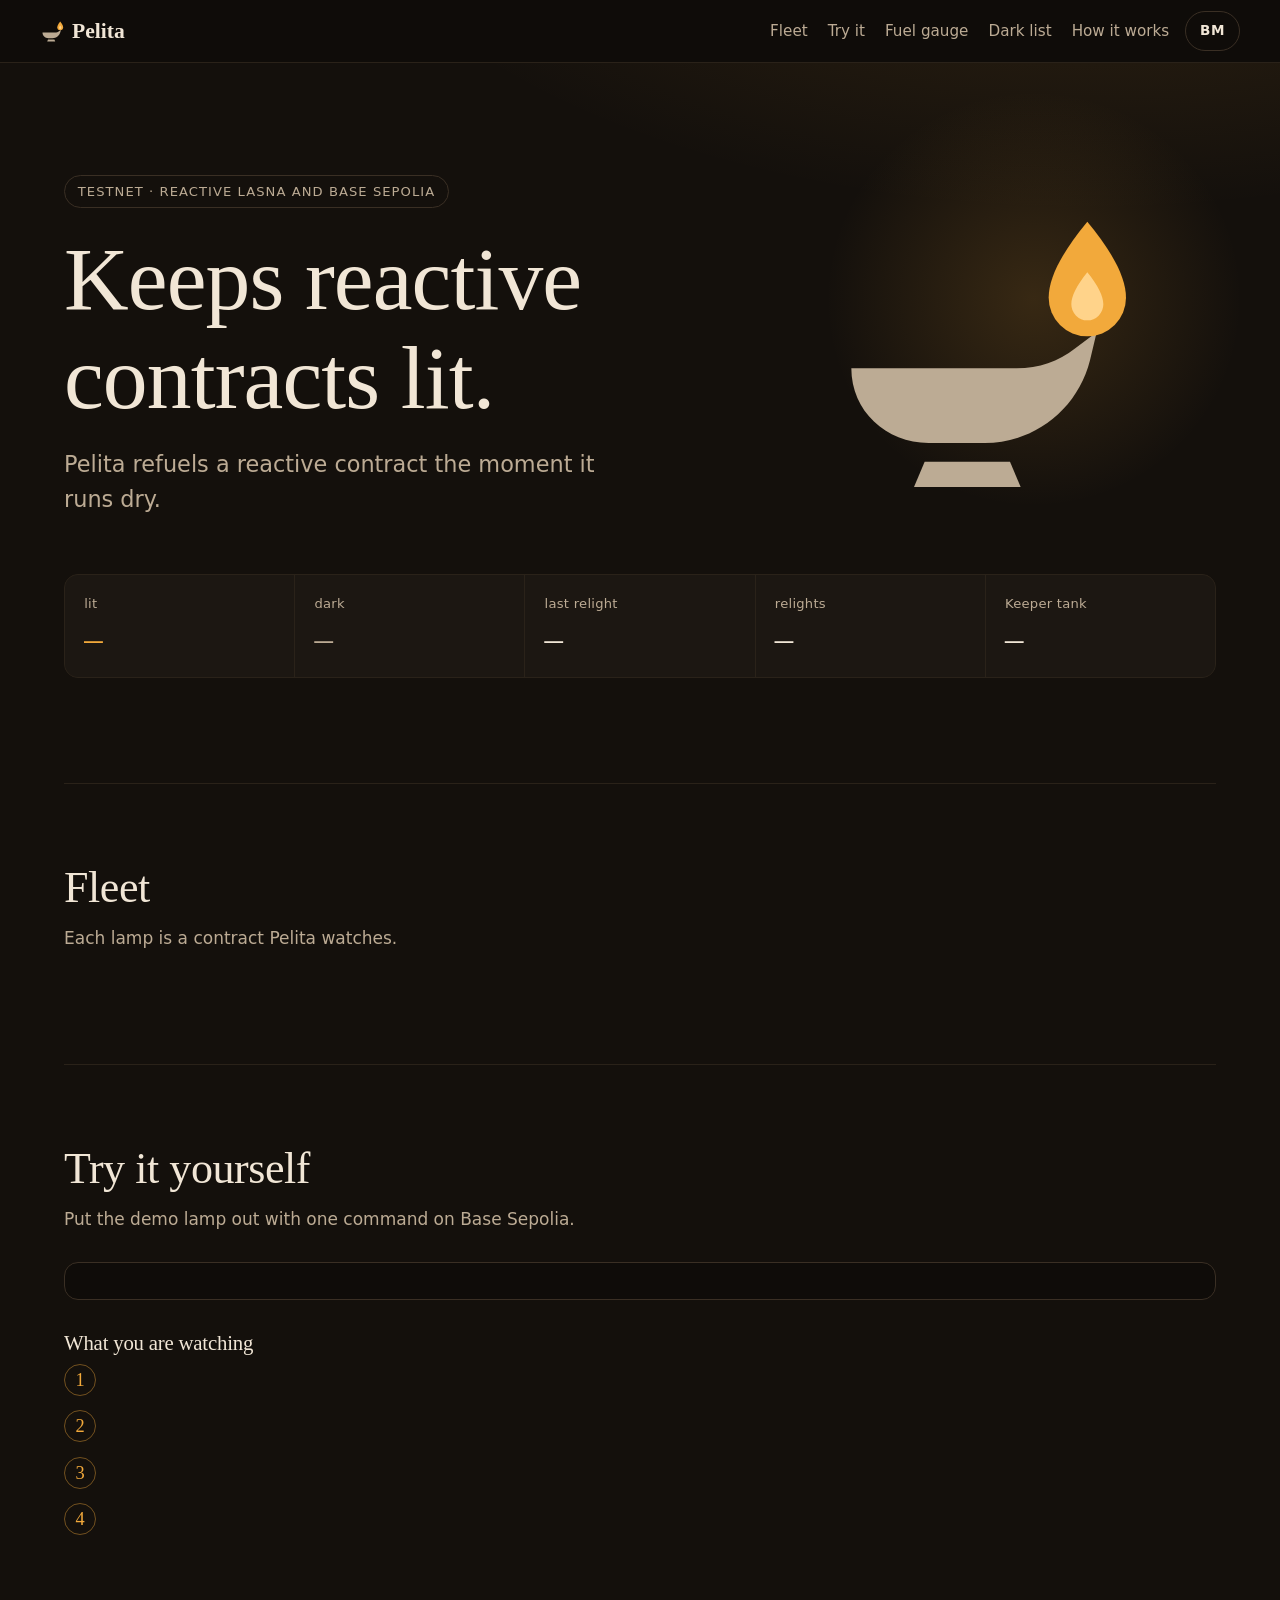
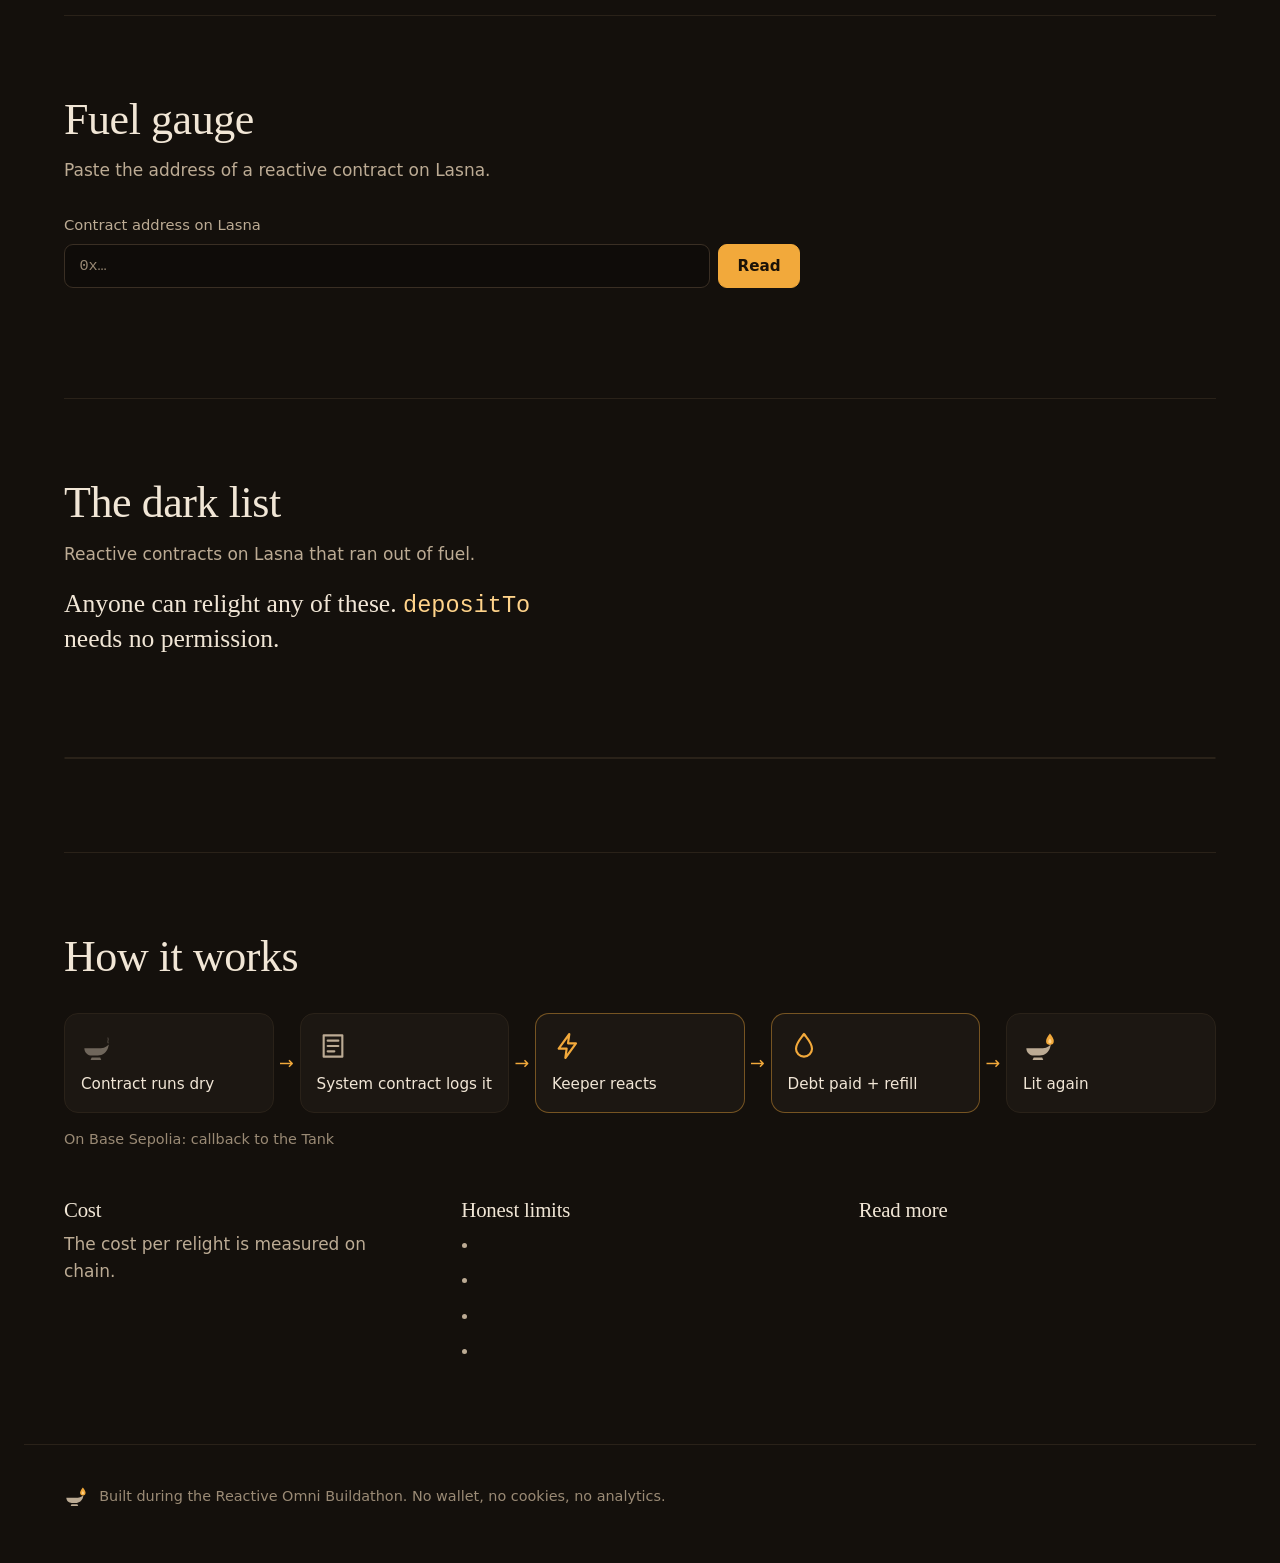
==== web/index.html @ 5f40d43e "Add site v0: six sections on sample data, EN/BM text files, fuel gauge, browser smoke test (ADR 0006" ====
<!doctype html>
<html lang="en">
<head>
<meta charset="utf-8">
<meta name="viewport" content="width=device-width, initial-scale=1">
<title data-i18n="meta.title">Pelita · Keeps reactive contracts lit.</title>
<meta name="description" data-i18n-attr="content:meta.description" content="Pelita refuels a reactive contract the moment it runs dry.">
<meta name="robots" content="index, follow">
<meta name="theme-color" content="#14100c">
<meta name="color-scheme" content="dark">
<meta property="og:title" content="Pelita · Keeps reactive contracts lit.">
<meta property="og:description" content="Pelita refuels a reactive contract the moment it runs dry.">
<link rel="icon" href="brand/logo-64.png" type="image/png">
<link rel="preload" href="fonts/newsreader.woff2" as="font" type="font/woff2" crossorigin>
<link rel="stylesheet" href="css/site.css">
<script type="module" src="js/app.js"></script>
</head>
<body>
<a class="skip" href="#main" data-i18n="skip">Skip to content</a>
<header class="top">
  <a class="brand" href="#main"><span data-lamp="lit"></span><span>Pelita</span></a>
  <nav class="nav" aria-label="Sections">
    <a href="#fleet" data-i18n="nav.fleet">Fleet</a>
    <a href="#try" data-i18n="nav.try">Try it</a>
    <a href="#gauge" data-i18n="nav.gauge">Fuel gauge</a>
    <a href="#dark" data-i18n="nav.dark">Dark list</a>
    <a href="#how" data-i18n="nav.how">How it works</a>
  </nav>
  <button class="lang" type="button" id="lang" data-i18n="lang.switch" data-i18n-attr="aria-label:lang.switchLabel" aria-label="Baca dalam Bahasa Melayu">BM</button>
</header>

<main id="main">
  <section class="hero" aria-labelledby="hero-title">
    <div class="hero-art" aria-hidden="true"><span data-lamp="lit" data-lamp-class="hero-lamp"></span></div>
    <div class="hero-text">
    <p class="tag" data-i18n="hero.tag">Testnet · Reactive Lasna and Base Sepolia</p>
    <h1 id="hero-title" data-i18n="hero.title">Keeps reactive contracts lit.</h1>
    <p class="lede" data-i18n="hero.lede">Pelita refuels a reactive contract the moment it runs dry.</p>
    </div>
    <dl class="stats" id="stats">
      <div class="stat stat-lit"><dt data-i18n="stat.lit">lit</dt><dd data-k="lit">–</dd></div>
      <div class="stat stat-dark"><dt data-i18n="stat.dark">dark</dt><dd data-k="dark">–</dd></div>
      <div class="stat"><dt data-i18n="stat.last">last relight</dt><dd data-k="last">–</dd></div>
      <div class="stat"><dt data-i18n="stat.relights">relights</dt><dd data-k="relights">–</dd></div>
      <div class="stat"><dt data-i18n="stat.tank">Keeper tank</dt><dd data-k="tank">–</dd></div>
    </dl>
    <p class="fresh" id="fresh" role="status" aria-live="polite"></p>
  </section>

  <section class="band" id="fleet" aria-labelledby="fleet-title">
    <h2 id="fleet-title" data-i18n="fleet.title">Fleet</h2>
    <p class="intro" data-i18n="fleet.lede">Each lamp is a contract Pelita watches.</p>
    <div class="cards" id="cards"></div>
  </section>

  <section class="band" id="try" aria-labelledby="try-title">
    <h2 id="try-title" data-i18n="try.title">Try it yourself</h2>
    <p class="intro" data-i18n="try.lede">Put the demo lamp out with one command on Base Sepolia.</p>
    <div class="cmd" id="cmd">
      <pre><code id="cmd-text"></code></pre>
      <button type="button" class="btn ghost" id="copy" data-i18n="try.copy" hidden>Copy</button>
    </div>
    <p class="note" id="cooldown"></p>
    <h3 data-i18n="try.watch">What you are watching</h3>
    <ol class="steps">
      <li data-i18n="try.s1"></li>
      <li data-i18n="try.s2"></li>
      <li data-i18n="try.s3"></li>
      <li data-i18n="try.s4"></li>
    </ol>
  </section>

  <section class="band" id="gauge" aria-labelledby="gauge-title">
    <h2 id="gauge-title" data-i18n="gauge.title">Fuel gauge</h2>
    <p class="intro" data-i18n="gauge.lede">Paste the address of a reactive contract on Lasna.</p>
    <form class="gauge-form" id="gauge-form" novalidate>
      <label for="gauge-addr" data-i18n="gauge.label">Contract address on Lasna</label>
      <div class="row">
        <input id="gauge-addr" name="address" inputmode="text" autocomplete="off" spellcheck="false" data-i18n-attr="placeholder:gauge.placeholder" placeholder="0x…" aria-describedby="gauge-msg">
        <button type="submit" class="btn" id="gauge-btn" data-i18n="gauge.read">Read</button>
      </div>
      <p class="msg" id="gauge-msg" role="status" aria-live="polite"></p>
    </form>
    <div class="gauge-out" id="gauge-out" hidden></div>
  </section>

  <section class="band" id="dark" aria-labelledby="dark-title">
    <h2 id="dark-title" data-i18n="dark.title">The dark list</h2>
    <p class="intro" data-i18n="dark.lede">Reactive contracts on Lasna that ran out of fuel.</p>
    <p class="always" data-i18n-html="dark.always">Anyone can relight any of these. <code>depositTo</code> needs no permission.</p>
    <dl class="agg" id="agg"></dl>
    <div class="lampgrid" id="lampgrid" aria-hidden="true"></div>
    <div class="table-wrap"><table class="darktable" id="darktable"></table></div>
    <button type="button" class="btn ghost" id="dark-more" hidden></button>
    <p class="note" id="dark-asof"></p>
  </section>

  <section class="band" id="how" aria-labelledby="how-title">
    <h2 id="how-title" data-i18n="how.title">How it works</h2>
    <figure class="diagram">
      <ol class="flow">
        <li><span data-lamp="dark"></span><span data-i18n="how.d1">Contract runs dry</span></li>
        <li><svg class="node-ico" viewBox="0 0 24 24" aria-hidden="true"><path d="M5 4h14v16H5zM8 8h8M8 12h8M8 16h5"/></svg><span data-i18n="how.d2">System contract logs it</span></li>
        <li class="accent"><svg class="node-ico" viewBox="0 0 24 24" aria-hidden="true"><path d="M13 3 5 14h6l-1 7 8-11h-6z"/></svg><span data-i18n="how.d3">Keeper reacts</span></li>
        <li class="accent"><svg class="node-ico" viewBox="0 0 24 24" aria-hidden="true"><path d="M12 3c3 4 6 7 6 11a6 6 0 0 1-12 0c0-4 3-7 6-11z"/></svg><span data-i18n="how.d4">Debt paid + refill</span></li>
        <li><span data-lamp="lit"></span><span data-i18n="how.d5">Lit again</span></li>
      </ol>
      <figcaption data-i18n="how.d6">On Base Sepolia: callback to the Tank</figcaption>
    </figure>
    <div class="cols">
      <div>
        <h3 data-i18n="how.cost">Cost</h3>
        <p data-i18n="how.costPending">The cost per relight is measured on chain.</p>
      </div>
      <div>
        <h3 data-i18n="how.limits">Honest limits</h3>
        <ul class="limits">
          <li data-i18n="how.l1"></li>
          <li data-i18n="how.l2"></li>
          <li data-i18n="how.l3"></li>
          <li data-i18n="how.l4"></li>
        </ul>
      </div>
      <div>
        <h3 data-i18n="how.links">Read more</h3>
        <ul class="links" id="links"></ul>
      </div>
    </div>
  </section>
</main>

<footer class="foot">
  <span data-lamp="lit"></span>
  <p><span data-i18n="foot.built">Built during the Reactive Omni Buildathon.</span> <span data-i18n="foot.privacy">No wallet, no cookies, no analytics.</span></p>
</footer>
</body>
</html>
---- web/css/site.css ----
/* Pelita site. Rupa dikunci (PRD §4.1): warm dark, ONE amber accent, lamp glyph per contract (amber = lit, grey = dark).
   All colours live in the tokens below; no backdrop-filter, no animated filter/blur (WebKit). */
@font-face { font-family: "Newsreader"; src: url("../fonts/newsreader.woff2") format("woff2"); font-weight: 200 800; font-display: swap; }
@font-face { font-family: "Public Sans"; src: url("../fonts/public-sans.woff2") format("woff2"); font-weight: 100 900; font-display: swap; }
@font-face { font-family: "Plex Mono"; src: url("../fonts/ibm-plex-mono-400.woff2") format("woff2"); font-weight: 400; font-display: swap; }

:root {
  --bg: #14100c;
  --bg-deep: #0f0c09;
  --surface: #1c1712;
  --raised: #251e17;
  --line: #3a2f24;
  --line-soft: #2a2219;
  --text: #f1e6d6;
  --muted: #bcab94;
  --faint: #9a8a75;
  --amber: #f2a93b;
  --amber-core: #ffd38a;
  --amber-ink: #1b1207;
  --amber-glow: rgba(242, 169, 59, 0.16);
  --amber-line: rgba(242, 169, 59, 0.42);
  --ash: #6f665b;
  --ash-soft: #4a433b;
  --focus: #ffd38a;
  --radius: 14px;
  --radius-s: 9px;
  --gutter: clamp(1rem, 4vw, 2.5rem);
  --measure: 68ch;
  --serif: "Newsreader", "Iowan Old Style", Georgia, serif;
  --sans: "Public Sans", system-ui, -apple-system, "Segoe UI", sans-serif;
  --mono: "Plex Mono", ui-monospace, "SF Mono", Menlo, monospace;
  --flicker-seconds: 3.2s;
}

*, *::before, *::after { box-sizing: border-box; }
html { -webkit-text-size-adjust: 100%; scroll-behavior: smooth; scroll-padding-top: 5rem; }
body {
  margin: 0; background: var(--bg); color: var(--text); font-family: var(--sans); font-size: 1.0625rem; line-height: 1.6;
  -webkit-font-smoothing: antialiased; overflow-wrap: anywhere;
  background-image: radial-gradient(70rem 36rem at 85% -12rem, var(--amber-glow), transparent 70%);
  background-repeat: no-repeat;
}
@media (prefers-reduced-motion: reduce) { html { scroll-behavior: auto; } }
a { color: var(--amber); text-underline-offset: 0.18em; text-decoration-thickness: 1px; }
a:hover { color: var(--amber-core); }
:focus-visible { outline: 2px solid var(--focus); outline-offset: 3px; border-radius: 4px; }
code, pre, .mono { font-family: var(--mono); font-size: 0.92em; }
code { color: var(--amber-core); }
h1, h2, h3 { font-family: var(--serif); font-weight: 500; line-height: 1.1; letter-spacing: -0.01em; margin: 0; }
h2 { font-size: clamp(1.9rem, 1.4rem + 2vw, 2.75rem); }
h3 { font-size: 1.3rem; margin-top: 2rem; margin-bottom: 0.6rem; }
p { margin: 0; }

.skip { position: absolute; left: -999px; top: 0.5rem; background: var(--amber); color: var(--amber-ink); padding: 0.5rem 0.9rem; border-radius: var(--radius-s); z-index: 10; }
.skip:focus { left: 0.5rem; }

/* glyph: amber = lit, grey = dark */
.glyph { width: 1.6em; height: 1.6em; flex: none; }
.glyph .lamp-body { fill: var(--muted); }
.glyph .lamp-flame path { fill: var(--amber); }
.glyph .lamp-flame .lamp-core { fill: var(--amber-core); }
.glyph .lamp-wisp { fill: none; stroke: none; }
.glyph.is-dark .lamp-body { fill: var(--ash); }
.glyph.is-dark .lamp-flame { display: none; }
.glyph.is-dark .lamp-wisp { stroke: var(--ash-soft); stroke-width: 0.9; stroke-linecap: round; }
.glyph.is-lit .lamp-flame { transform-origin: 20.2px 10px; transform-box: view-box; animation: flicker var(--flicker-seconds) ease-in-out infinite; }
@keyframes flicker {
  0%, 100% { transform: scale(1, 1); opacity: 1; }
  30% { transform: scale(0.96, 1.05); opacity: 0.92; }
  55% { transform: scale(1.03, 0.95); opacity: 1; }
  80% { transform: scale(0.98, 1.02); opacity: 0.95; }
}
@media (prefers-reduced-motion: reduce) { .glyph.is-lit .lamp-flame { animation: none; } }

/* header: solid colour, no glass */
.top {
  position: sticky; top: 0; z-index: 5; display: flex; align-items: center; gap: 1rem;
  padding: 0.7rem var(--gutter); background: var(--bg-deep); border-bottom: 1px solid var(--line-soft);
}
.brand { display: inline-flex; align-items: center; gap: 0.5rem; color: var(--text); text-decoration: none; font-family: var(--serif); font-size: 1.35rem; font-weight: 600; }
.brand .glyph { width: 1.5rem; height: 1.5rem; }
.nav { display: flex; gap: 1.25rem; margin-left: auto; font-size: 0.95rem; }
.nav a { color: var(--muted); text-decoration: none; white-space: nowrap; }
.nav a:hover { color: var(--text); }
.lang {
  font: 600 0.85rem/1 var(--sans); letter-spacing: 0.06em; color: var(--text); background: transparent;
  border: 1px solid var(--line); border-radius: 999px; padding: 0.55rem 0.85rem; min-height: 2.5rem; min-width: 2.75rem; cursor: pointer;
}
.lang:hover { border-color: var(--amber-line); }
@media (max-width: 860px) { .nav { display: none; } .lang { margin-left: auto; } }

main { padding: 0 var(--gutter); }
.hero, .band { max-width: 72rem; margin: 0 auto; }

/* hero */
.hero { padding: clamp(3rem, 9vw, 7rem) 0 clamp(2.5rem, 6vw, 4.5rem); display: grid; grid-template-columns: minmax(0, 1fr); }
.hero-text, .hero-art, .stats, .fresh { grid-column: 1; }
.hero-art { display: none; }
@media (min-width: 900px) {
  .hero { grid-template-columns: minmax(0, 1.35fr) minmax(0, 1fr); column-gap: 2rem; }
  .hero-text { grid-row: 1; }
  .hero-art { display: grid; place-items: center; grid-column: 2; grid-row: 1; position: relative; }
  .hero-art::before { content: ""; position: absolute; width: 26rem; height: 26rem; border-radius: 50%; background: radial-gradient(closest-side, var(--amber-glow), transparent); transform: translate(3.5rem, -3rem); }
  .hero-lamp { position: relative; width: min(100%, 20rem); height: auto; }
  .stats, .fresh { grid-column: 1 / -1; }
}
.tag { display: inline-block; font-size: 0.82rem; letter-spacing: 0.08em; text-transform: uppercase; color: var(--muted); border: 1px solid var(--line); border-radius: 999px; padding: 0.3rem 0.8rem; }
.hero h1 { font-size: clamp(2.6rem, 1.6rem + 5.2vw, 5.6rem); font-weight: 400; margin-top: 1.4rem; max-width: 14ch; }
.lede { font-size: clamp(1.15rem, 1rem + 0.6vw, 1.4rem); color: var(--muted); margin-top: 1.2rem; max-width: 40ch; }
.stats { display: grid; grid-template-columns: repeat(5, minmax(0, 1fr)); gap: 1px; margin: clamp(2.5rem, 5vw, 3.5rem) 0 0; background: var(--line-soft); border: 1px solid var(--line-soft); border-radius: var(--radius); overflow: hidden; }
.stat { background: var(--surface); padding: 1.1rem 1.2rem 1.2rem; min-width: 0; }
.stat dt { font-size: 0.82rem; color: var(--muted); letter-spacing: 0.02em; }
.stat dd { margin: 0.35rem 0 0; font-family: var(--serif); font-size: clamp(1.6rem, 1.2rem + 1.4vw, 2.3rem); line-height: 1.05; font-variant-numeric: tabular-nums; }
.stat-lit dd { color: var(--amber); }
.stat-dark dd { color: var(--muted); }
.stat dd .unit { font-family: var(--sans); font-size: 0.5em; color: var(--muted); letter-spacing: 0.02em; }
@media (max-width: 760px) {
  .stats { grid-template-columns: repeat(2, minmax(0, 1fr)); }
  .stat:last-child { grid-column: 1 / -1; }
}
.fresh { margin-top: 0.8rem; font-size: 0.88rem; color: var(--faint); min-height: 1.4em; }
.fresh.warn { color: var(--amber-core); }

/* sections */
.band { padding: clamp(3rem, 7vw, 5rem) 0; border-top: 1px solid var(--line-soft); }
.intro { color: var(--muted); margin-top: 0.8rem; max-width: var(--measure); }
.note { color: var(--faint); font-size: 0.92rem; margin-top: 0.8rem; }

/* fleet */
.cards { display: grid; grid-template-columns: repeat(auto-fill, minmax(min(100%, 26rem), 1fr)); gap: 1rem; margin-top: 2rem; }
.card { background: var(--surface); border: 1px solid var(--line-soft); border-radius: var(--radius); padding: 1.2rem 1.25rem 1.3rem; min-width: 0; }
.card.is-lit { border-color: var(--amber-line); }
.card-head { display: flex; align-items: center; gap: 0.75rem; }
.card-head .glyph { width: 2.6rem; height: 2.6rem; }
.card-name { font-family: var(--serif); font-size: 1.35rem; line-height: 1.1; }
.card-chain { font-size: 0.85rem; color: var(--muted); }
.pill { margin-left: auto; font-size: 0.78rem; font-weight: 600; letter-spacing: 0.04em; border-radius: 999px; padding: 0.25rem 0.65rem; white-space: nowrap; }
.pill.lit { background: var(--amber); color: var(--amber-ink); }
.pill.dark { background: var(--raised); color: var(--muted); border: 1px solid var(--line); }
.role { display: inline-block; margin-top: 0.9rem; font-size: 0.8rem; color: var(--muted); border: 1px dashed var(--line); border-radius: 6px; padding: 0.15rem 0.5rem; }
.role.guarded { border-style: solid; border-color: var(--amber-line); color: var(--text); }
.kv { display: grid; grid-template-columns: auto 1fr; gap: 0.25rem 1rem; margin: 0.9rem 0 0; font-size: 0.92rem; }
.kv dt { color: var(--muted); }
.kv dd { margin: 0; font-family: var(--mono); font-size: 0.86rem; text-align: right; min-width: 0; }
.kv dd.soft { font-family: var(--sans); color: var(--faint); }
.addr { font-family: var(--mono); font-size: 0.82rem; color: var(--muted); margin-top: 0.6rem; }
.loop { list-style: none; margin: 1rem 0 0; padding: 0.9rem 0 0; border-top: 1px solid var(--line-soft); font-size: 0.88rem; }
.loop-title { font-size: 0.8rem; color: var(--faint); text-transform: uppercase; letter-spacing: 0.08em; margin-top: 1rem; }
.loop li { display: flex; gap: 0.6rem; align-items: baseline; padding: 0.15rem 0; }
.loop li::before { content: ""; width: 0.45rem; height: 0.45rem; border-radius: 50%; background: var(--ash); flex: none; transform: translateY(-0.1em); }
.loop li.ok::before { background: var(--amber); }
.loop a { font-family: var(--mono); font-size: 0.82rem; margin-left: auto; }
.empty { color: var(--faint); background: var(--surface); border: 1px dashed var(--line); border-radius: var(--radius); padding: 1.5rem; grid-column: 1 / -1; }

/* try */
.cmd { display: flex; align-items: stretch; gap: 0.5rem; margin-top: 1.8rem; background: var(--bg-deep); border: 1px solid var(--line); border-radius: var(--radius); padding: 0.4rem 0.4rem 0.4rem 1.1rem; max-width: 100%; }
.cmd pre { margin: 0; padding: 0.7rem 0; overflow-x: auto; flex: 1 1 auto; min-width: 0; }
.cmd code { color: var(--text); white-space: pre; }
.cmd.pending code { color: var(--faint); white-space: normal; font-family: var(--sans); }
.btn {
  font: 600 0.95rem/1 var(--sans); color: var(--amber-ink); background: var(--amber); border: 1px solid var(--amber);
  border-radius: var(--radius-s); padding: 0.8rem 1.15rem; min-height: 2.75rem; cursor: pointer; white-space: nowrap;
}
.btn:hover { background: var(--amber-core); border-color: var(--amber-core); }
.btn:disabled { opacity: 0.6; cursor: progress; }
.btn.ghost { color: var(--text); background: transparent; border-color: var(--line); }
.btn.ghost:hover { border-color: var(--amber-line); background: var(--raised); }
.steps { margin: 0; padding: 0; list-style: none; counter-reset: s; display: grid; gap: 0.9rem; max-width: var(--measure); }
.steps li { counter-increment: s; display: grid; grid-template-columns: 2rem 1fr; gap: 0.75rem; color: var(--muted); }
.steps li::before { content: counter(s); font-family: var(--serif); font-size: 1.15rem; color: var(--amber); border: 1px solid var(--amber-line); border-radius: 50%; width: 2rem; height: 2rem; display: grid; place-items: center; line-height: 1; }

/* gauge */
.gauge-form { margin-top: 1.8rem; max-width: 46rem; }
.gauge-form label { display: block; font-size: 0.92rem; color: var(--muted); margin-bottom: 0.45rem; }
.row { display: flex; gap: 0.5rem; }
.row input {
  flex: 1 1 auto; min-width: 0; font: 0.95rem/1.2 var(--mono); color: var(--text); background: var(--bg-deep);
  border: 1px solid var(--line); border-radius: var(--radius-s); padding: 0.75rem 0.9rem; min-height: 2.75rem;
}
.row input::placeholder { color: var(--faint); }
.row input:focus-visible { outline-offset: 1px; }
.row input[aria-invalid="true"] { border-color: var(--amber); }
.msg { min-height: 1.5em; margin-top: 0.5rem; font-size: 0.92rem; color: var(--amber-core); }
.gauge-out { margin-top: 1rem; max-width: 46rem; background: var(--surface); border: 1px solid var(--line-soft); border-radius: var(--radius); padding: 1.2rem 1.25rem; }
.gauge-out .kv { margin-top: 0.4rem; }
.gauge-out pre { margin: 0.5rem 0 0; background: var(--bg-deep); border: 1px solid var(--line); border-radius: var(--radius-s); padding: 0.75rem 0.9rem; overflow-x: auto; font-size: 0.85rem; }
.gauge-out p { color: var(--muted); font-size: 0.92rem; margin-top: 1rem; }

/* dark list */
.always { margin-top: 1.2rem; font-family: var(--serif); font-size: clamp(1.25rem, 1.05rem + 0.8vw, 1.6rem); line-height: 1.3; max-width: 40ch; }
.agg { display: grid; grid-template-columns: repeat(auto-fit, minmax(min(100%, 8.5rem), 1fr)); gap: 1.5rem 2rem; margin: 2.2rem 0 0; }
.agg div { min-width: 0; }
.agg dd { margin: 0; font-family: var(--serif); font-size: clamp(2rem, 1.6rem + 1.6vw, 2.8rem); line-height: 1; font-variant-numeric: tabular-nums; }
.agg dt { order: 2; color: var(--muted); font-size: 0.9rem; margin-top: 0.4rem; }
.agg div { display: flex; flex-direction: column; }
.lampgrid { display: grid; grid-template-columns: repeat(auto-fill, minmax(2rem, 1fr)); gap: 0.35rem; margin-top: 2.2rem; }
.lampgrid .glyph { width: 100%; height: auto; aspect-ratio: 1; }
.table-wrap { margin-top: 2rem; overflow-x: auto; border: 1px solid var(--line-soft); border-radius: var(--radius); }
.darktable { width: 100%; border-collapse: collapse; font-size: 0.92rem; }
.darktable th { text-align: left; font-weight: 600; color: var(--muted); font-size: 0.8rem; letter-spacing: 0.06em; text-transform: uppercase; padding: 0.75rem 1rem; background: var(--surface); }
.darktable td { padding: 0.6rem 1rem; border-top: 1px solid var(--line-soft); white-space: nowrap; }
.darktable td:first-child { font-family: var(--mono); font-size: 0.84rem; }
.darktable td.num, .darktable th.num { text-align: right; font-variant-numeric: tabular-nums; }
#dark-more { margin-top: 1rem; }

/* how */
.diagram { margin: 2rem 0 0; }
.flow { list-style: none; margin: 0; padding: 0; display: grid; grid-template-columns: repeat(5, minmax(0, 1fr)); gap: 1.6rem; }
.flow li { position: relative; display: flex; flex-direction: column; gap: 0.6rem; background: var(--surface); border: 1px solid var(--line-soft); border-radius: var(--radius); padding: 1rem; font-size: 0.95rem; min-width: 0; }
.flow li.accent { border-color: var(--amber-line); }
.flow li + li::before { content: "→"; position: absolute; left: -1.35rem; top: 50%; transform: translateY(-50%); color: var(--amber); font-size: 1.1rem; }
.flow .glyph, .node-ico { width: 2rem; height: 2rem; }
.node-ico { fill: none; stroke: var(--muted); stroke-width: 1.6; stroke-linejoin: round; stroke-linecap: round; }
.accent .node-ico { stroke: var(--amber); }
.diagram figcaption { margin-top: 0.9rem; color: var(--faint); font-size: 0.9rem; }
@media (max-width: 860px) {
  .flow { grid-template-columns: 1fr; gap: 1.4rem; }
  .flow li { flex-direction: row; align-items: center; }
  .flow li + li::before { content: "↓"; left: 1.5rem; top: -1.4rem; transform: none; }
}
.cols { display: grid; grid-template-columns: repeat(3, minmax(0, 1fr)); gap: 2.5rem; margin-top: 1rem; }
.cols p, .cols li { color: var(--muted); }
.limits, .links { margin: 0; padding-left: 1.1rem; display: grid; gap: 0.5rem; }
.links { list-style: none; padding: 0; }
@media (max-width: 860px) { .cols { grid-template-columns: 1fr; gap: 0; } }

.foot { display: flex; gap: 0.8rem; align-items: center; max-width: calc(72rem + 2 * var(--gutter)); margin: 0 auto; padding: 2.5rem var(--gutter) 3.5rem; color: var(--faint); font-size: 0.9rem; border-top: 1px solid var(--line-soft); }
.foot .glyph { width: 1.4rem; height: 1.4rem; }
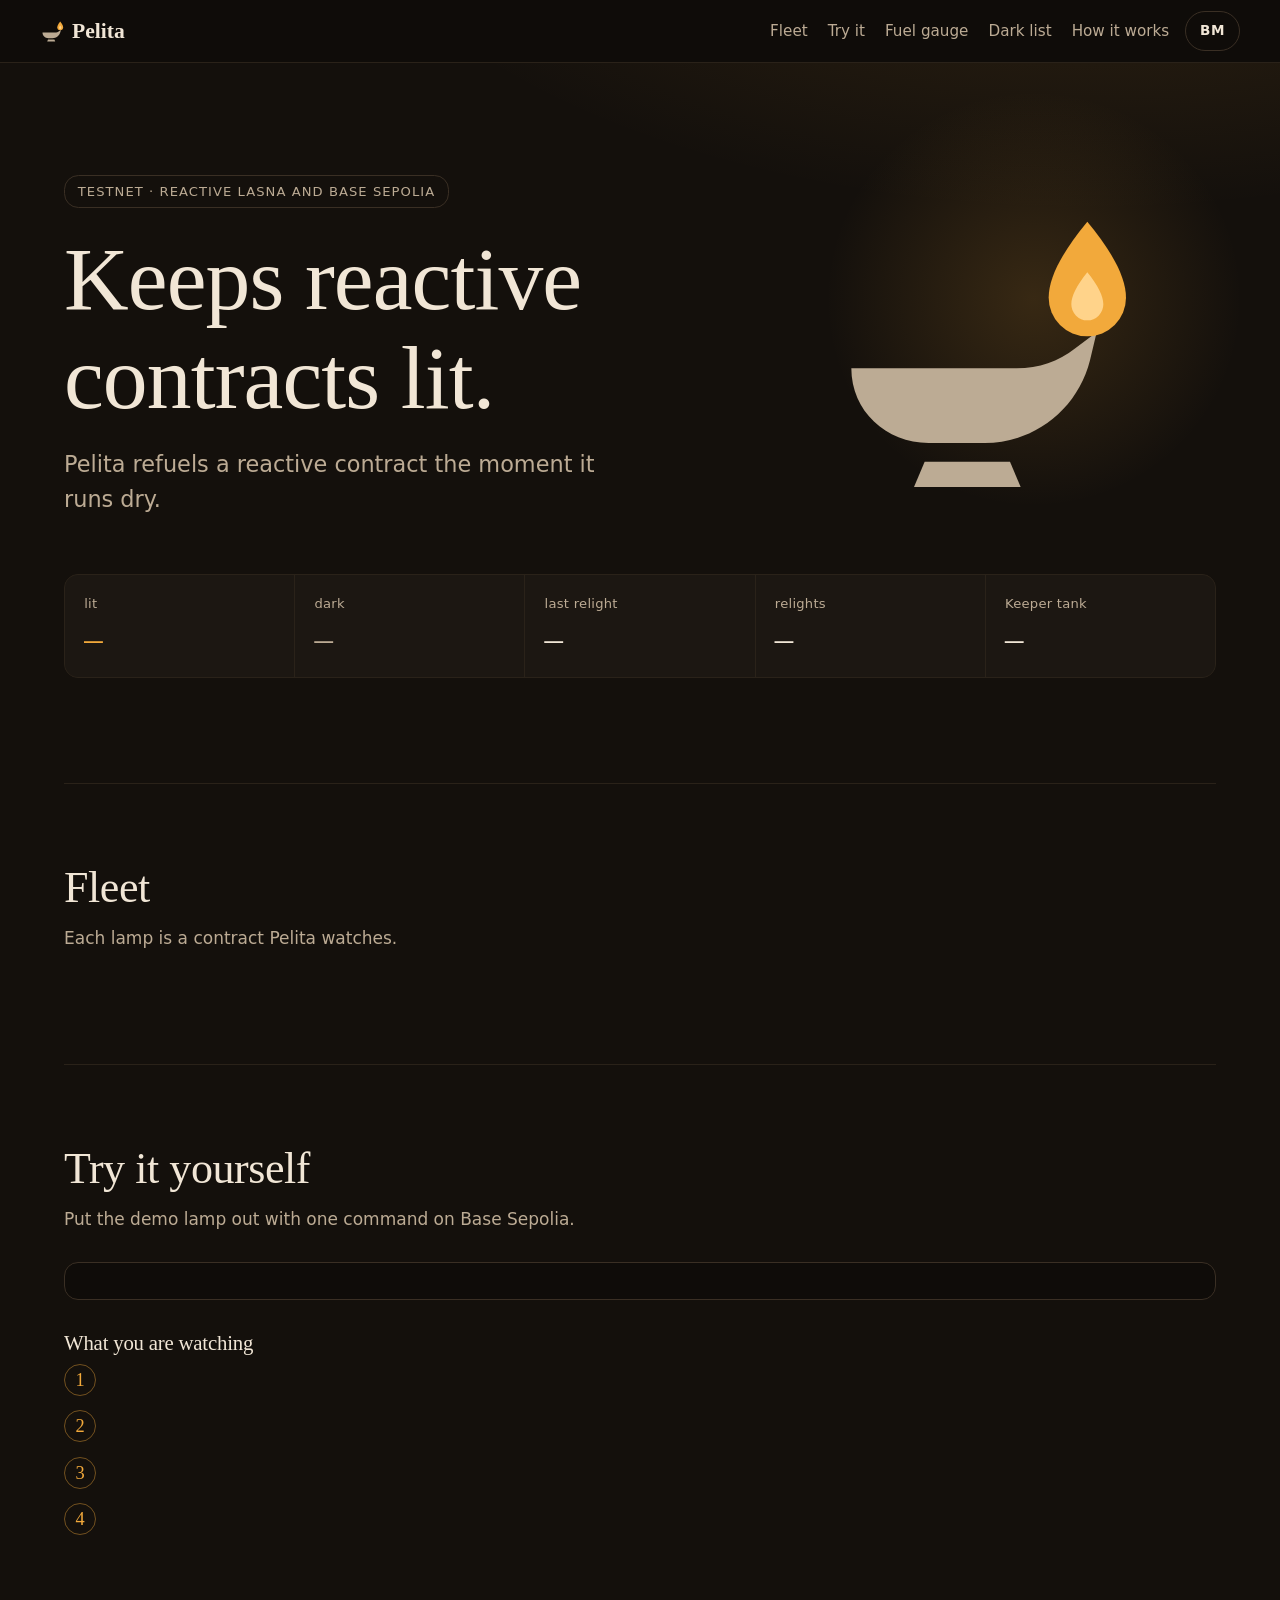
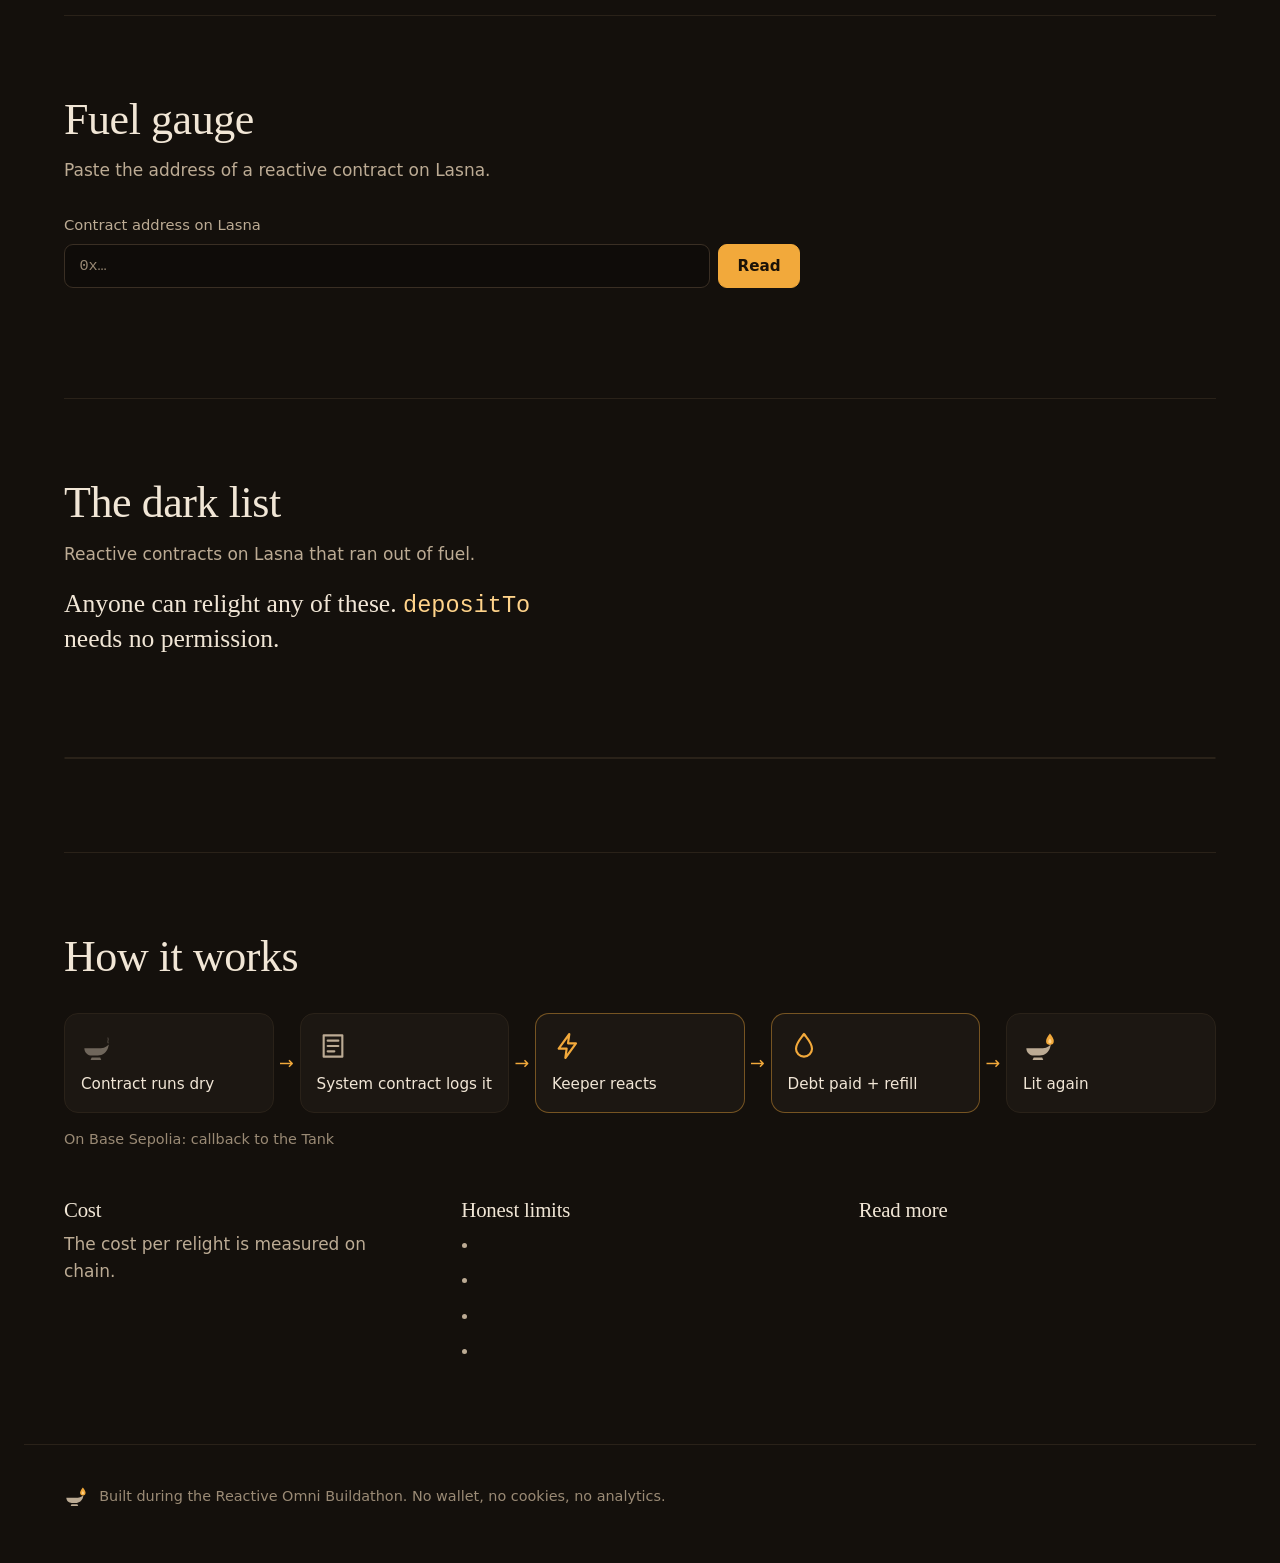
==== commit fda18ac6: "Add the link preview card, Open Graph tags with absolute URLs filled at deploy, and robots.txt Co-Au" ====
--- a/web/index.html
+++ b/web/index.html
@@ -10,6 +10,15 @@
 <meta name="color-scheme" content="dark">
 <meta property="og:title" content="Pelita · Keeps reactive contracts lit.">
 <meta property="og:description" content="Pelita refuels a reactive contract the moment it runs dry.">
+<meta property="og:type" content="website">
+<meta property="og:site_name" content="Pelita">
+<meta property="og:url" content="@SITE@/">
+<meta property="og:image" content="@SITE@/brand/og-card.png?v=@V@">
+<meta property="og:image:width" content="1200">
+<meta property="og:image:height" content="630">
+<meta property="og:image:alt" content="Pelita: Keeps reactive contracts lit.">
+<meta name="twitter:card" content="summary_large_image">
+<link rel="canonical" href="@SITE@/">
 <link rel="icon" href="brand/logo-64.png" type="image/png">
 <link rel="preload" href="fonts/newsreader.woff2" as="font" type="font/woff2" crossorigin>
 <link rel="stylesheet" href="css/site.css">
--- a/web/css/site.css
+++ b/web/css/site.css
@@ -1,5 +1,5 @@
-/* Pelita site. Rupa dikunci (PRD §4.1): warm dark, ONE amber accent, lamp glyph per contract (amber = lit, grey = dark).
-   All colours live in the tokens below; no backdrop-filter, no animated filter/blur (WebKit). */
+/* Pelita site. Locked look: warm dark, ONE amber accent, lamp glyph per contract (amber = lit, grey = dark).
+   All colours live in the tokens below. No glass effects and no animated blur: they crash WebKit. */
 @font-face { font-family: "Newsreader"; src: url("../fonts/newsreader.woff2") format("woff2"); font-weight: 200 800; font-display: swap; }
 @font-face { font-family: "Public Sans"; src: url("../fonts/public-sans.woff2") format("woff2"); font-weight: 100 900; font-display: swap; }
 @font-face { font-family: "Plex Mono"; src: url("../fonts/ibm-plex-mono-400.woff2") format("woff2"); font-weight: 400; font-display: swap; }
@@ -104,7 +104,7 @@
   .hero-lamp { position: relative; width: min(100%, 20rem); height: auto; }
   .stats, .fresh { grid-column: 1 / -1; }
 }
-.tag { display: inline-block; font-size: 0.82rem; letter-spacing: 0.08em; text-transform: uppercase; color: var(--muted); border: 1px solid var(--line); border-radius: 999px; padding: 0.3rem 0.8rem; }
+.tag { display: inline-block; font-size: 0.82rem; letter-spacing: 0.08em; text-transform: uppercase; color: var(--muted); border: 1px solid var(--line); border-radius: 0.9rem; padding: 0.3rem 0.8rem; }
 .hero h1 { font-size: clamp(2.6rem, 1.6rem + 5.2vw, 5.6rem); font-weight: 400; margin-top: 1.4rem; max-width: 14ch; }
 .lede { font-size: clamp(1.15rem, 1rem + 0.6vw, 1.4rem); color: var(--muted); margin-top: 1.2rem; max-width: 40ch; }
 .stats { display: grid; grid-template-columns: repeat(5, minmax(0, 1fr)); gap: 1px; margin: clamp(2.5rem, 5vw, 3.5rem) 0 0; background: var(--line-soft); border: 1px solid var(--line-soft); border-radius: var(--radius); overflow: hidden; }
@@ -113,7 +113,7 @@
 .stat dd { margin: 0.35rem 0 0; font-family: var(--serif); font-size: clamp(1.6rem, 1.2rem + 1.4vw, 2.3rem); line-height: 1.05; font-variant-numeric: tabular-nums; }
 .stat-lit dd { color: var(--amber); }
 .stat-dark dd { color: var(--muted); }
-.stat dd .unit { font-family: var(--sans); font-size: 0.5em; color: var(--muted); letter-spacing: 0.02em; }
+.stat dd .unit, .agg dd .unit { font-family: var(--sans); font-size: 0.5em; color: var(--muted); letter-spacing: 0.02em; }
 @media (max-width: 760px) {
   .stats { grid-template-columns: repeat(2, minmax(0, 1fr)); }
   .stat:last-child { grid-column: 1 / -1; }
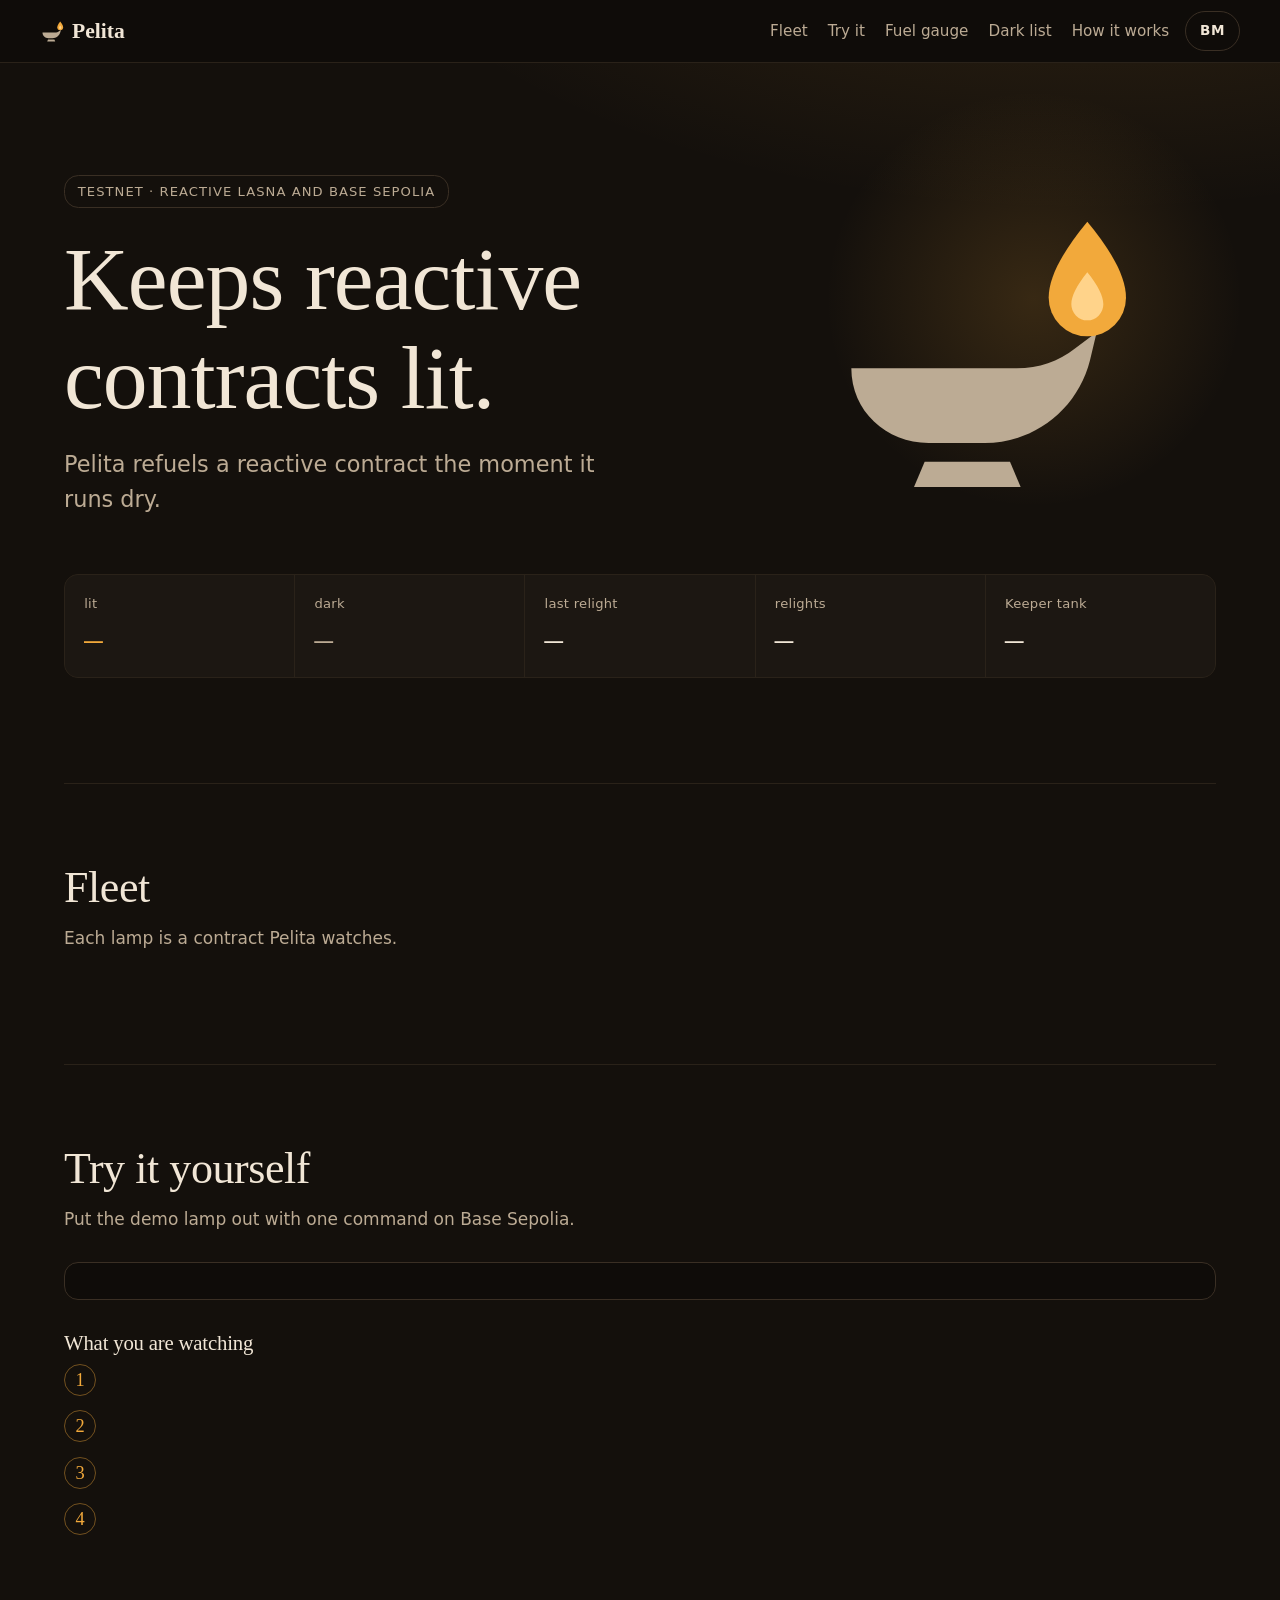
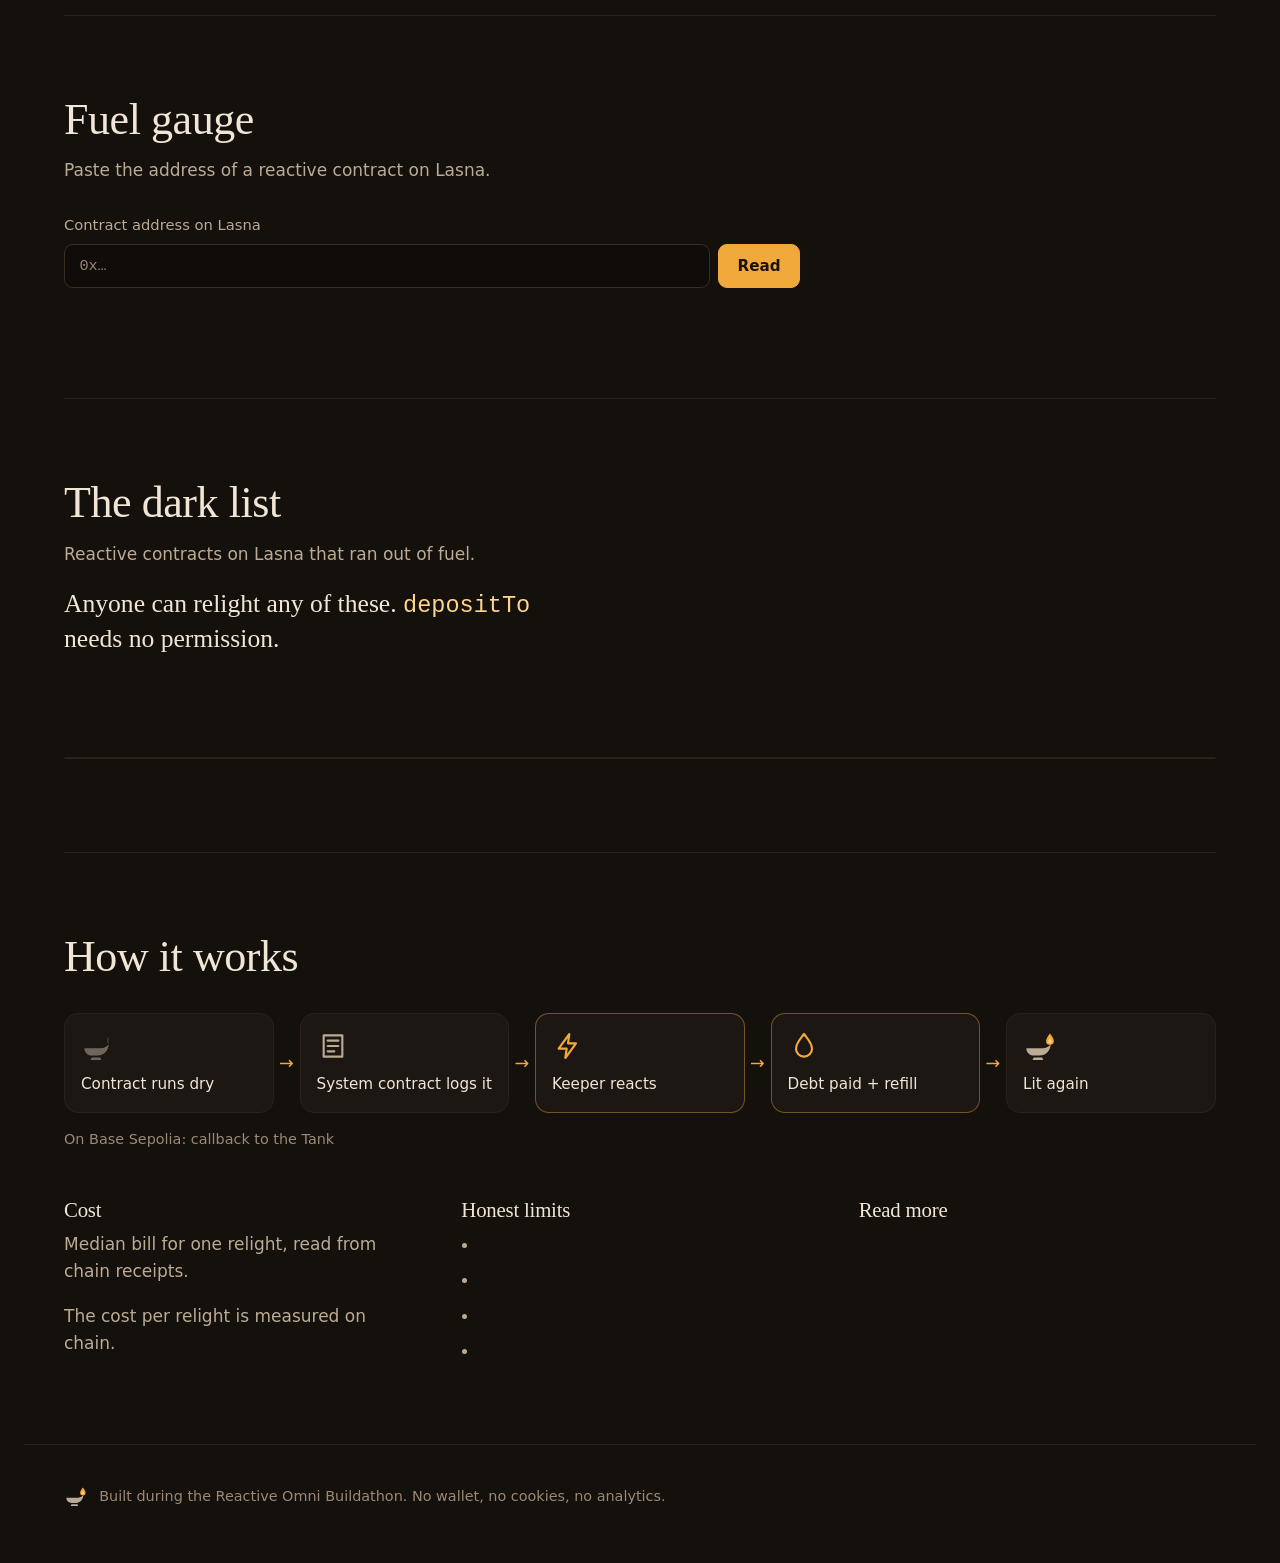
==== commit da8b8b19: "Show the measured relight cost on the page and use it for the gauge estimate report.py now writes we" ====
--- a/web/index.html
+++ b/web/index.html
@@ -119,7 +119,9 @@
     <div class="cols">
       <div>
         <h3 data-i18n="how.cost">Cost</h3>
-        <p data-i18n="how.costPending">The cost per relight is measured on chain.</p>
+        <p data-i18n="how.costLede">Median bill for one relight, read from chain receipts.</p>
+        <dl class="cost" id="cost"></dl>
+        <p id="cost-pending" data-i18n="how.costPending">The cost per relight is measured on chain.</p>
       </div>
       <div>
         <h3 data-i18n="how.limits">Honest limits</h3>
--- a/web/css/site.css
+++ b/web/css/site.css
@@ -52,6 +52,7 @@
 p { margin: 0; }
 
 .skip { position: absolute; left: -999px; top: 0.5rem; background: var(--amber); color: var(--amber-ink); padding: 0.5rem 0.9rem; border-radius: var(--radius-s); z-index: 10; }
+.skip:hover { color: var(--amber-ink); }
 .skip:focus { left: 0.5rem; }
 
 /* glyph: amber = lit, grey = dark */
@@ -222,6 +223,14 @@
 .cols p, .cols li { color: var(--muted); }
 .limits, .links { margin: 0; padding-left: 1.1rem; display: grid; gap: 0.5rem; }
 .links { list-style: none; padding: 0; }
+.cost { display: grid; gap: 1rem; margin: 1.1rem 0 0; }
+.cost div { min-width: 0; padding-top: 0.85rem; border-top: 1px solid var(--line-soft); }
+.cost dt { font-family: var(--serif); font-size: 1.1rem; color: var(--text); }
+.cost dd { margin: 0.3rem 0 0; color: var(--muted); font-variant-numeric: tabular-nums; }
+.cost .amt { white-space: nowrap; }
+.cost .amt .mono { color: var(--amber-core); font-size: 1rem; }
+.cost .amt .unit { font-size: 0.85rem; }
+.cost dd.note { margin-top: 0.35rem; font-size: 0.88rem; color: var(--faint); }
 @media (max-width: 860px) { .cols { grid-template-columns: 1fr; gap: 0; } }
 
 .foot { display: flex; gap: 0.8rem; align-items: center; max-width: calc(72rem + 2 * var(--gutter)); margin: 0 auto; padding: 2.5rem var(--gutter) 3.5rem; color: var(--faint); font-size: 0.9rem; border-top: 1px solid var(--line-soft); }
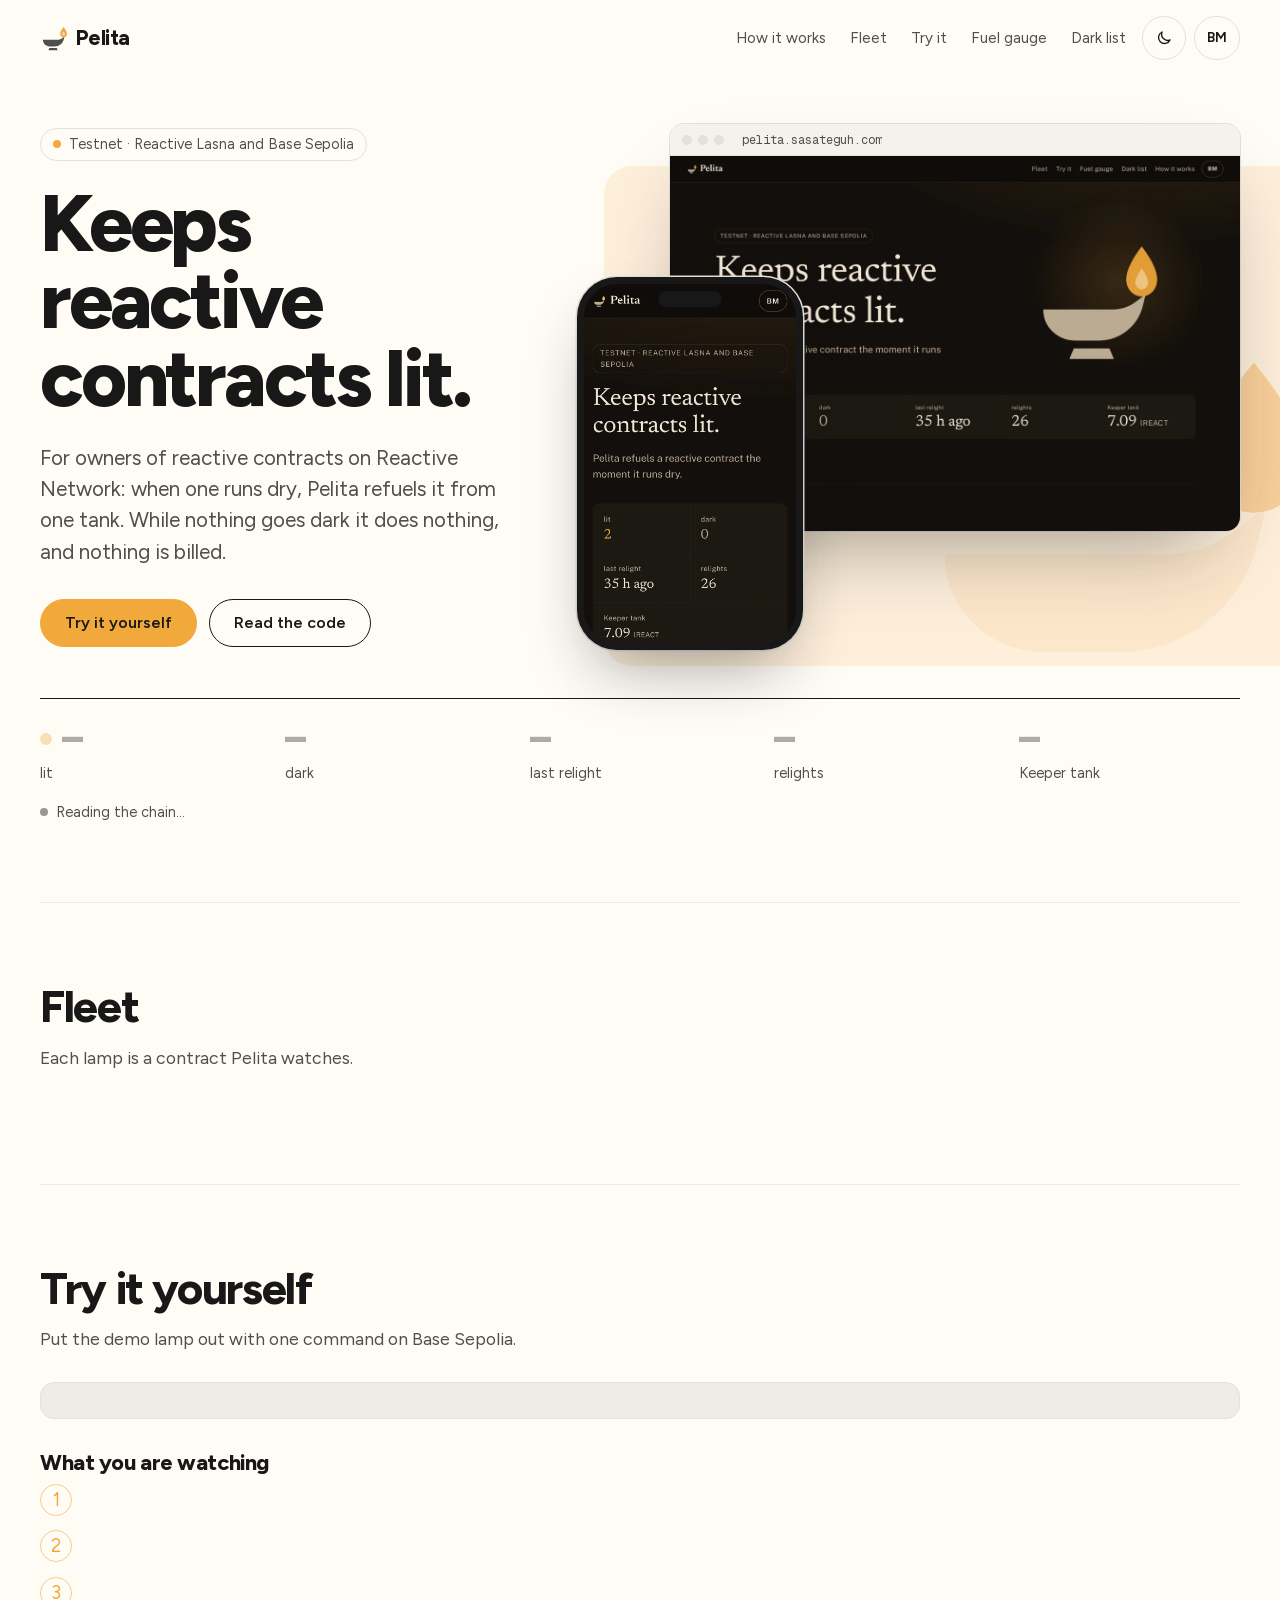
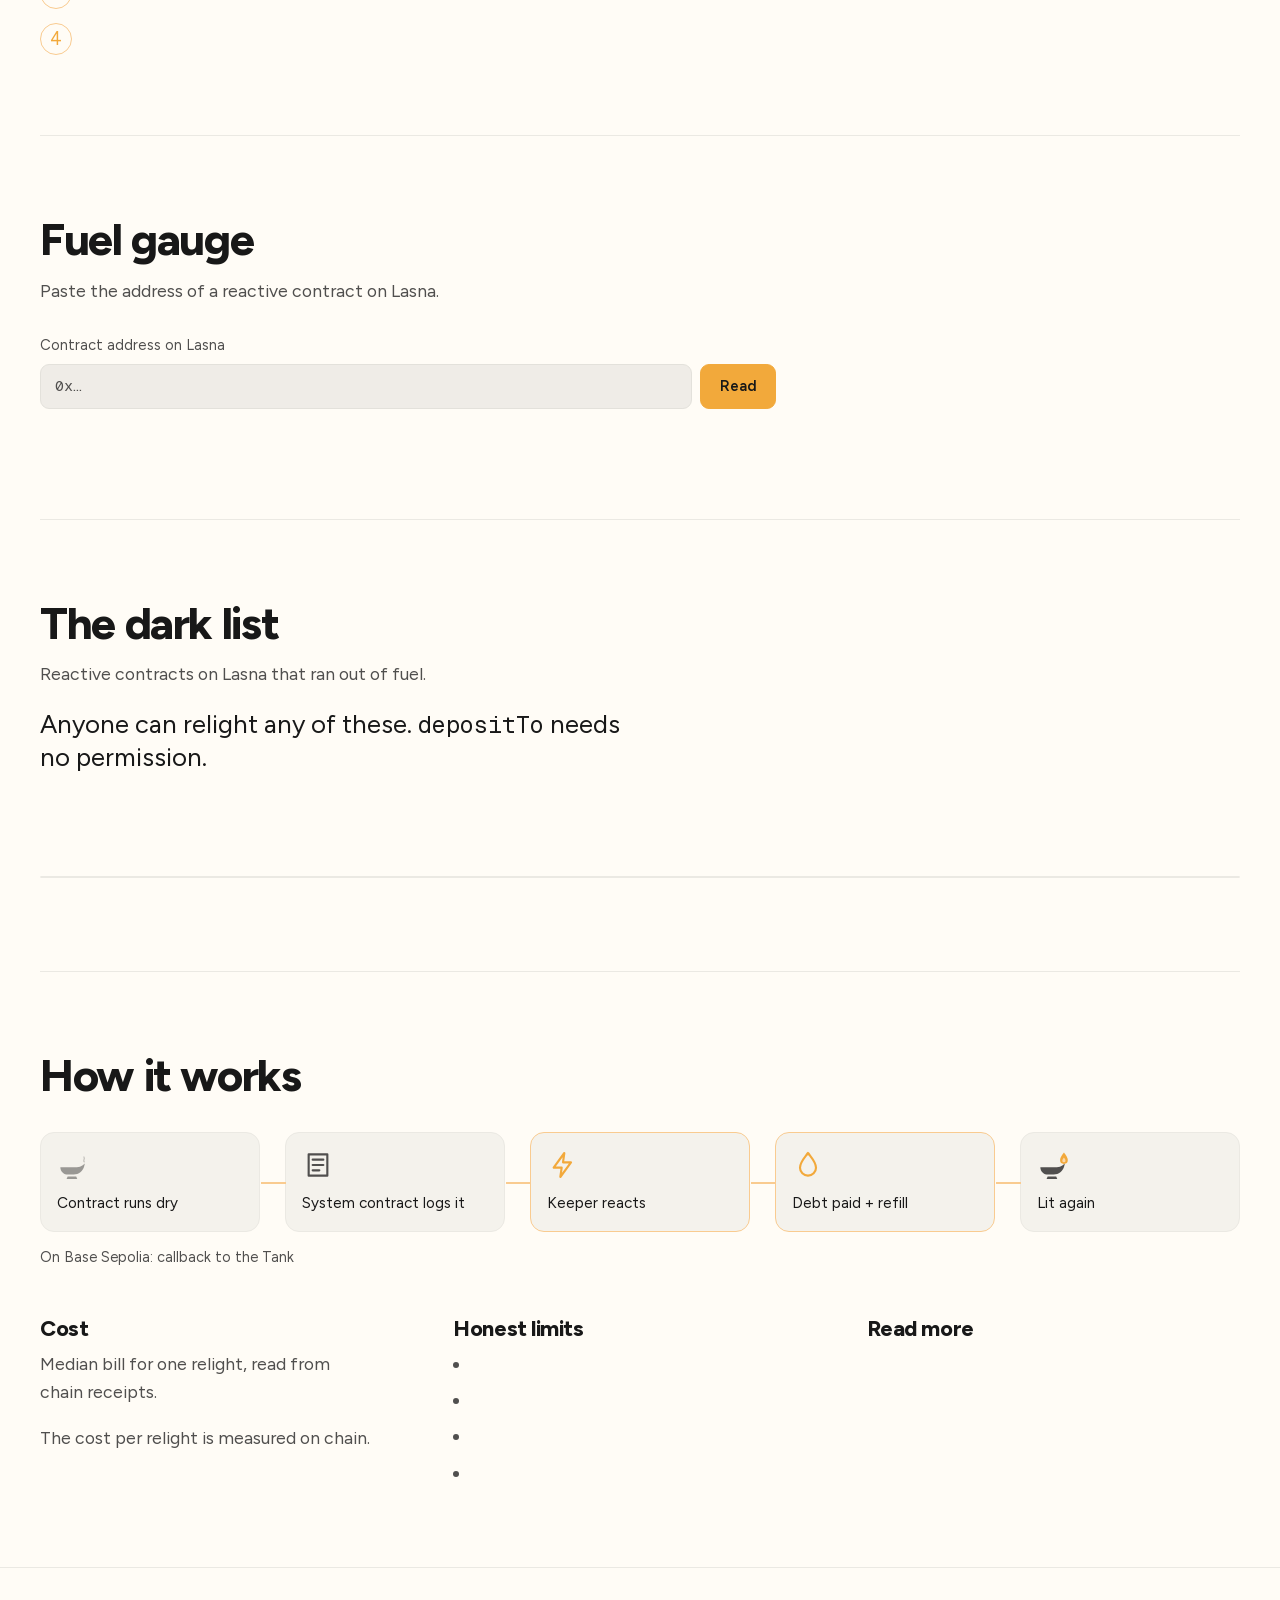
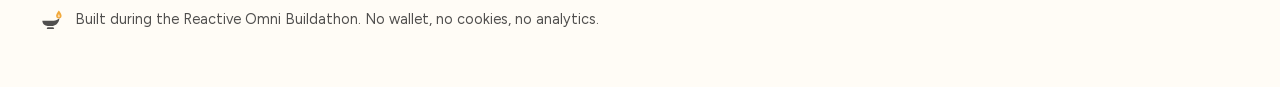
==== commit 1cdfd533: "Open the page on the product in device frames: generated tokens, two fonts, light and dark themes (A" ====
--- a/web/index.html
+++ b/web/index.html
@@ -6,8 +6,9 @@
 <title data-i18n="meta.title">Pelita · Keeps reactive contracts lit.</title>
 <meta name="description" data-i18n-attr="content:meta.description" content="Pelita refuels a reactive contract the moment it runs dry.">
 <meta name="robots" content="index, follow">
-<meta name="theme-color" content="#14100c">
-<meta name="color-scheme" content="dark">
+<meta name="theme-color" content="#fffcf6" media="(prefers-color-scheme: light)">
+<meta name="theme-color" content="#0b1010" media="(prefers-color-scheme: dark)">
+<meta name="color-scheme" content="light dark">
 <meta property="og:title" content="Pelita · Keeps reactive contracts lit.">
 <meta property="og:description" content="Pelita refuels a reactive contract the moment it runs dry.">
 <meta property="og:type" content="website">
@@ -20,40 +21,67 @@
 <meta name="twitter:card" content="summary_large_image">
 <link rel="canonical" href="@SITE@/">
 <link rel="icon" href="brand/logo-64.png" type="image/png">
-<link rel="preload" href="fonts/newsreader.woff2" as="font" type="font/woff2" crossorigin>
+<link rel="preload" href="fonts/figtree.woff2" as="font" type="font/woff2" crossorigin>
+<script src="js/theme-boot.js"></script>
+<link rel="stylesheet" href="css/token.css">
 <link rel="stylesheet" href="css/site.css">
+<link rel="stylesheet" href="css/frames.css">
 <script type="module" src="js/app.js"></script>
+<script type="module" src="js/theme.js"></script>
 </head>
 <body>
 <a class="skip" href="#main" data-i18n="skip">Skip to content</a>
 <header class="top">
   <a class="brand" href="#main"><span data-lamp="lit"></span><span>Pelita</span></a>
-  <nav class="nav" aria-label="Sections">
+  <nav class="nav" aria-label="Sections" data-i18n-attr="aria-label:nav.label">
+    <a href="#how" data-i18n="nav.how">How it works</a>
     <a href="#fleet" data-i18n="nav.fleet">Fleet</a>
     <a href="#try" data-i18n="nav.try">Try it</a>
     <a href="#gauge" data-i18n="nav.gauge">Fuel gauge</a>
     <a href="#dark" data-i18n="nav.dark">Dark list</a>
-    <a href="#how" data-i18n="nav.how">How it works</a>
   </nav>
-  <button class="lang" type="button" id="lang" data-i18n="lang.switch" data-i18n-attr="aria-label:lang.switchLabel" aria-label="Baca dalam Bahasa Melayu">BM</button>
+  <div class="switches">
+    <button class="theme" type="button" id="theme">
+      <svg class="moon" viewBox="0 0 24 24" aria-hidden="true"><path d="M20 14.5A8 8 0 0 1 9.5 4a8 8 0 1 0 10.5 10.5z"/></svg>
+      <svg class="sun" viewBox="0 0 24 24" aria-hidden="true"><circle cx="12" cy="12" r="4"/><path d="M12 2v2M12 20v2M4.9 4.9l1.4 1.4M17.7 17.7l1.4 1.4M2 12h2M20 12h2M4.9 19.1l1.4-1.4M17.7 6.3l1.4-1.4"/></svg>
+      <span class="sr to-dark" data-i18n="theme.toDark">Switch to dark theme</span>
+      <span class="sr to-light" data-i18n="theme.toLight">Switch to light theme</span>
+    </button>
+    <button class="lang" type="button" id="lang" data-i18n="lang.switch" data-i18n-attr="aria-label:lang.switchLabel" aria-label="Baca dalam Bahasa Melayu">BM</button>
+  </div>
 </header>
 
 <main id="main">
   <section class="hero" aria-labelledby="hero-title">
-    <div class="hero-art" aria-hidden="true"><span data-lamp="lit" data-lamp-class="hero-lamp"></span></div>
     <div class="hero-text">
-    <p class="tag" data-i18n="hero.tag">Testnet · Reactive Lasna and Base Sepolia</p>
-    <h1 id="hero-title" data-i18n="hero.title">Keeps reactive contracts lit.</h1>
-    <p class="lede" data-i18n="hero.lede">Pelita refuels a reactive contract the moment it runs dry.</p>
+      <p class="tag" data-i18n="hero.tag">Testnet · Reactive Lasna and Base Sepolia</p>
+      <h1 id="hero-title" data-i18n="hero.title">Keeps reactive contracts lit.</h1>
+      <p class="lede" data-i18n="hero.lede">For owners of reactive contracts on Reactive Network: when one runs dry, Pelita refuels it from one tank. While nothing goes dark it does nothing, and nothing is billed.</p>
+      <div class="cta">
+        <a class="btn" href="#try" data-i18n="hero.ctaTry">Try it yourself</a>
+        <a class="btn ghost" id="cta-repo" href="https://github.com/aimanmalib/pelita" data-i18n="hero.ctaCode">Read the code</a>
+      </div>
     </div>
-    <dl class="stats" id="stats">
-      <div class="stat stat-lit"><dt data-i18n="stat.lit">lit</dt><dd data-k="lit">–</dd></div>
-      <div class="stat stat-dark"><dt data-i18n="stat.dark">dark</dt><dd data-k="dark">–</dd></div>
-      <div class="stat"><dt data-i18n="stat.last">last relight</dt><dd data-k="last">–</dd></div>
-      <div class="stat"><dt data-i18n="stat.relights">relights</dt><dd data-k="relights">–</dd></div>
-      <div class="stat"><dt data-i18n="stat.tank">Keeper tank</dt><dd data-k="tank">–</dd></div>
-    </dl>
-    <p class="fresh" id="fresh" role="status" aria-live="polite"></p>
+    <div class="stage">
+      <div class="slab" aria-hidden="true"><span data-lamp="lit"></span></div>
+      <figure class="browser">
+        <div class="bar" aria-hidden="true"><i></i><i></i><i></i><span>pelita.sasateguh.com</span></div>
+        <img src="img/hero-desktop.webp" width="1200" height="790" alt="" data-i18n-attr="alt:hero.shotDesktop" fetchpriority="high">
+      </figure>
+      <figure class="phone">
+        <img src="img/hero-phone.webp" width="780" height="1328" alt="" data-i18n-attr="alt:hero.shotPhone">
+      </figure>
+    </div>
+    <div class="proof" id="proof" data-status="muat">
+      <dl class="stats" id="stats">
+        <div class="stat stat-lit"><dt data-i18n="stat.lit">lit</dt><dd data-k="lit">–</dd></div>
+        <div class="stat stat-dark"><dt data-i18n="stat.dark">dark</dt><dd data-k="dark">–</dd></div>
+        <div class="stat"><dt data-i18n="stat.last">last relight</dt><dd data-k="last">–</dd></div>
+        <div class="stat"><dt data-i18n="stat.relights">relights</dt><dd data-k="relights">–</dd></div>
+        <div class="stat"><dt data-i18n="stat.tank">Keeper tank</dt><dd data-k="tank">–</dd></div>
+      </dl>
+      <p class="fresh" id="fresh" role="status" aria-live="polite" data-i18n="stat.loading">Reading the chain…</p>
+    </div>
   </section>
 
   <section class="band" id="fleet" aria-labelledby="fleet-title">
--- a/web/css/token.css
+++ b/web/css/token.css
@@ -0,0 +1,59 @@
+/* DIJANA oleh bina.py dari data/citarasa.json + kandungan.json identiti — jangan sunting tangan. */
+:root {
+  --fon-paparan: Figtree, system-ui, sans-serif;
+  --fon-mono: "Geist Mono", ui-monospace, monospace;
+  --saiz-telefon-h1: 53.2px;
+  --saiz-telefon-h2: 26px;
+  --saiz-telefon-h3: 22px;
+  --saiz-telefon-badan: 16px;
+  --saiz-telefon-kecil: 11px;
+  --saiz-desktop-h1: 96px;
+  --saiz-desktop-h2: 35px;
+  --saiz-desktop-h3: 22px;
+  --saiz-desktop-badan: 17.6px;
+  --saiz-desktop-kecil: 12px;
+  --jarak-unit: 8px;
+  --jarak-bahagian: 65px;
+  --kandungan-maks: 1280px;
+  --jejari: 14px;
+  --terang-latar: #fffcf6;
+  --terang-teks: #181818;
+  --terang-aksen-lembut: #ffdfd4;
+  --terang-sempadan: #e3e1db;
+  --gelap-latar: #0b1010;
+  --gelap-teks: #fafafa;
+  --gelap-aksen-lembut: #2d140e;
+  --gelap-sempadan: #282c2c;
+  --aksen: #F2A93B;
+  --aksen-teks: #181818; /* 8.9:1 */
+  --bingkai: var(--terang-teks);
+  --kertas: var(--terang-latar);
+  --bar-pelayar: var(--terang-sempadan);
+  --bayang: color-mix(in oklab, var(--terang-teks) 42%, transparent);
+  --latar: var(--terang-latar);
+  --teks: var(--terang-teks);
+  --aksen-lembut: color-mix(in oklab, var(--aksen) 16%, var(--latar));
+  --sempadan: var(--terang-sempadan);
+  --teks-redup: color-mix(in oklab, var(--teks) 72%, var(--latar));
+  color-scheme: light;
+}
+@media (prefers-color-scheme: dark) {
+:root:not([data-tema="terang"]) {
+  --latar: var(--gelap-latar);
+  --teks: var(--gelap-teks);
+  --aksen-lembut: color-mix(in oklab, var(--aksen) 16%, var(--latar));
+  --sempadan: var(--gelap-sempadan);
+  --teks-redup: color-mix(in oklab, var(--teks) 72%, var(--latar));
+  color-scheme: dark;
+  --bayang: color-mix(in oklab, black 70%, transparent);
+}
+}
+:root[data-tema="gelap"] {
+  --latar: var(--gelap-latar);
+  --teks: var(--gelap-teks);
+  --aksen-lembut: color-mix(in oklab, var(--aksen) 16%, var(--latar));
+  --sempadan: var(--gelap-sempadan);
+  --teks-redup: color-mix(in oklab, var(--teks) 72%, var(--latar));
+  color-scheme: dark;
+  --bayang: color-mix(in oklab, black 70%, transparent);
+}
--- a/web/css/site.css
+++ b/web/css/site.css
@@ -1,64 +1,51 @@
-/* Pelita site. Locked look: warm dark, ONE amber accent, lamp glyph per contract (amber = lit, grey = dark).
-   All colours live in the tokens below. No glass effects and no animated blur: they crash WebKit. */
-@font-face { font-family: "Newsreader"; src: url("../fonts/newsreader.woff2") format("woff2"); font-weight: 200 800; font-display: swap; }
-@font-face { font-family: "Public Sans"; src: url("../fonts/public-sans.woff2") format("woff2"); font-weight: 100 900; font-display: swap; }
-@font-face { font-family: "Plex Mono"; src: url("../fonts/ibm-plex-mono-400.woff2") format("woff2"); font-weight: 400; font-display: swap; }
+/* Pelita site. ONE amber accent (lit lamps, buttons, rules), light and dark themes. Colours, type and spacing come from
+   token.css, generated from the shared entry design tokens; the aliases below only name roles. No glass and no animated
+   blur: they crash WebKit. Header, hero and device frames live in frames.css. */
+@font-face { font-family: Figtree; src: url("../fonts/figtree.woff2") format("woff2"); font-weight: 300 900; font-display: swap; }
+@font-face { font-family: "Geist Mono"; src: url("../fonts/geist-mono.woff2") format("woff2"); font-weight: 100 900; font-display: swap; }
 
 :root {
-  --bg: #14100c;
-  --bg-deep: #0f0c09;
-  --surface: #1c1712;
-  --raised: #251e17;
-  --line: #3a2f24;
-  --line-soft: #2a2219;
-  --text: #f1e6d6;
-  --muted: #bcab94;
-  --faint: #9a8a75;
-  --amber: #f2a93b;
-  --amber-core: #ffd38a;
-  --amber-ink: #1b1207;
-  --amber-glow: rgba(242, 169, 59, 0.16);
-  --amber-line: rgba(242, 169, 59, 0.42);
-  --ash: #6f665b;
-  --ash-soft: #4a433b;
-  --focus: #ffd38a;
-  --radius: 14px;
-  --radius-s: 9px;
-  --gutter: clamp(1rem, 4vw, 2.5rem);
+  --surface: color-mix(in oklab, var(--teks) 4%, var(--latar));
+  --raised: color-mix(in oklab, var(--teks) 8%, var(--latar));
+  --well: color-mix(in oklab, var(--teks) 6%, var(--latar));
+  --line-soft: color-mix(in oklab, var(--sempadan) 70%, var(--latar));
+  --amber-line: color-mix(in oklab, var(--aksen) 60%, var(--latar));
+  --amber-core: color-mix(in oklab, var(--aksen) 45%, var(--terang-latar));
+  --ash: color-mix(in oklab, var(--teks) 40%, var(--latar));
+  --ash-soft: color-mix(in oklab, var(--teks) 24%, var(--latar));
+  --radius: var(--jejari);
+  --radius-s: calc(var(--jejari) * .65);
+  --gutter: clamp(20px, 4vw, 40px);
   --measure: 68ch;
-  --serif: "Newsreader", "Iowan Old Style", Georgia, serif;
-  --sans: "Public Sans", system-ui, -apple-system, "Segoe UI", sans-serif;
-  --mono: "Plex Mono", ui-monospace, "SF Mono", Menlo, monospace;
   --flicker-seconds: 3.2s;
 }
 
 *, *::before, *::after { box-sizing: border-box; }
-html { -webkit-text-size-adjust: 100%; scroll-behavior: smooth; scroll-padding-top: 5rem; }
+html { -webkit-text-size-adjust: 100%; text-size-adjust: 100%; scroll-behavior: smooth; }
 body {
-  margin: 0; background: var(--bg); color: var(--text); font-family: var(--sans); font-size: 1.0625rem; line-height: 1.6;
-  -webkit-font-smoothing: antialiased; overflow-wrap: anywhere;
-  background-image: radial-gradient(70rem 36rem at 85% -12rem, var(--amber-glow), transparent 70%);
-  background-repeat: no-repeat;
+  margin: 0; background: var(--latar); color: var(--teks); font-family: var(--fon-paparan); font-size: var(--saiz-telefon-badan); line-height: 1.6;
+  -webkit-font-smoothing: antialiased; overflow-wrap: anywhere; overflow-x: clip;
 }
+@media (min-width: 900px) { body { font-size: var(--saiz-desktop-badan); } }
 @media (prefers-reduced-motion: reduce) { html { scroll-behavior: auto; } }
-a { color: var(--amber); text-underline-offset: 0.18em; text-decoration-thickness: 1px; }
-a:hover { color: var(--amber-core); }
-:focus-visible { outline: 2px solid var(--focus); outline-offset: 3px; border-radius: 4px; }
-code, pre, .mono { font-family: var(--mono); font-size: 0.92em; }
-code { color: var(--amber-core); }
-h1, h2, h3 { font-family: var(--serif); font-weight: 500; line-height: 1.1; letter-spacing: -0.01em; margin: 0; }
-h2 { font-size: clamp(1.9rem, 1.4rem + 2vw, 2.75rem); }
-h3 { font-size: 1.3rem; margin-top: 2rem; margin-bottom: 0.6rem; }
-p { margin: 0; }
+a { color: var(--teks); text-decoration-color: var(--aksen); text-underline-offset: 0.2em; text-decoration-thickness: 2px; }
+a:hover { text-decoration-color: var(--teks); }
+::selection { background: var(--aksen); color: var(--aksen-teks); }
+:focus-visible { outline: 2px solid var(--aksen); outline-offset: 3px; border-radius: 4px; }
+code, pre, .mono { font-family: var(--fon-mono); font-size: 0.9em; }
+code { color: var(--teks); }
+h1, h2, h3 { font-family: var(--fon-paparan); font-weight: 750; line-height: 1.05; letter-spacing: -0.03em; margin: 0; text-wrap: balance; }
+h2 { font-size: clamp(var(--saiz-telefon-h2), 1rem + 2.4vw, calc(var(--saiz-desktop-h2) * 1.3)); }
+h3 { font-size: var(--saiz-telefon-h3); margin-top: 2rem; margin-bottom: 0.6rem; letter-spacing: -0.02em; }
+p { margin: 0; text-wrap: pretty; }
 
-.skip { position: absolute; left: -999px; top: 0.5rem; background: var(--amber); color: var(--amber-ink); padding: 0.5rem 0.9rem; border-radius: var(--radius-s); z-index: 10; }
-.skip:hover { color: var(--amber-ink); }
+.skip { position: absolute; left: -999px; top: 0.5rem; background: var(--aksen); color: var(--aksen-teks); padding: 0.5rem 0.9rem; border-radius: var(--radius-s); z-index: 10; }
 .skip:focus { left: 0.5rem; }
 
-/* glyph: amber = lit, grey = dark */
+/* glyph: amber = lit, grey = dark, in both themes */
 .glyph { width: 1.6em; height: 1.6em; flex: none; }
-.glyph .lamp-body { fill: var(--muted); }
-.glyph .lamp-flame path { fill: var(--amber); }
+.glyph .lamp-body { fill: var(--teks-redup); }
+.glyph .lamp-flame path { fill: var(--aksen); }
 .glyph .lamp-flame .lamp-core { fill: var(--amber-core); }
 .glyph .lamp-wisp { fill: none; stroke: none; }
 .glyph.is-dark .lamp-body { fill: var(--ash); }
@@ -73,59 +60,13 @@
 }
 @media (prefers-reduced-motion: reduce) { .glyph.is-lit .lamp-flame { animation: none; } }
 
-/* header: solid colour, no glass */
-.top {
-  position: sticky; top: 0; z-index: 5; display: flex; align-items: center; gap: 1rem;
-  padding: 0.7rem var(--gutter); background: var(--bg-deep); border-bottom: 1px solid var(--line-soft);
-}
-.brand { display: inline-flex; align-items: center; gap: 0.5rem; color: var(--text); text-decoration: none; font-family: var(--serif); font-size: 1.35rem; font-weight: 600; }
-.brand .glyph { width: 1.5rem; height: 1.5rem; }
-.nav { display: flex; gap: 1.25rem; margin-left: auto; font-size: 0.95rem; }
-.nav a { color: var(--muted); text-decoration: none; white-space: nowrap; }
-.nav a:hover { color: var(--text); }
-.lang {
-  font: 600 0.85rem/1 var(--sans); letter-spacing: 0.06em; color: var(--text); background: transparent;
-  border: 1px solid var(--line); border-radius: 999px; padding: 0.55rem 0.85rem; min-height: 2.5rem; min-width: 2.75rem; cursor: pointer;
-}
-.lang:hover { border-color: var(--amber-line); }
-@media (max-width: 860px) { .nav { display: none; } .lang { margin-left: auto; } }
-
 main { padding: 0 var(--gutter); }
-.hero, .band { max-width: 72rem; margin: 0 auto; }
-
-/* hero */
-.hero { padding: clamp(3rem, 9vw, 7rem) 0 clamp(2.5rem, 6vw, 4.5rem); display: grid; grid-template-columns: minmax(0, 1fr); }
-.hero-text, .hero-art, .stats, .fresh { grid-column: 1; }
-.hero-art { display: none; }
-@media (min-width: 900px) {
-  .hero { grid-template-columns: minmax(0, 1.35fr) minmax(0, 1fr); column-gap: 2rem; }
-  .hero-text { grid-row: 1; }
-  .hero-art { display: grid; place-items: center; grid-column: 2; grid-row: 1; position: relative; }
-  .hero-art::before { content: ""; position: absolute; width: 26rem; height: 26rem; border-radius: 50%; background: radial-gradient(closest-side, var(--amber-glow), transparent); transform: translate(3.5rem, -3rem); }
-  .hero-lamp { position: relative; width: min(100%, 20rem); height: auto; }
-  .stats, .fresh { grid-column: 1 / -1; }
-}
-.tag { display: inline-block; font-size: 0.82rem; letter-spacing: 0.08em; text-transform: uppercase; color: var(--muted); border: 1px solid var(--line); border-radius: 0.9rem; padding: 0.3rem 0.8rem; }
-.hero h1 { font-size: clamp(2.6rem, 1.6rem + 5.2vw, 5.6rem); font-weight: 400; margin-top: 1.4rem; max-width: 14ch; }
-.lede { font-size: clamp(1.15rem, 1rem + 0.6vw, 1.4rem); color: var(--muted); margin-top: 1.2rem; max-width: 40ch; }
-.stats { display: grid; grid-template-columns: repeat(5, minmax(0, 1fr)); gap: 1px; margin: clamp(2.5rem, 5vw, 3.5rem) 0 0; background: var(--line-soft); border: 1px solid var(--line-soft); border-radius: var(--radius); overflow: hidden; }
-.stat { background: var(--surface); padding: 1.1rem 1.2rem 1.2rem; min-width: 0; }
-.stat dt { font-size: 0.82rem; color: var(--muted); letter-spacing: 0.02em; }
-.stat dd { margin: 0.35rem 0 0; font-family: var(--serif); font-size: clamp(1.6rem, 1.2rem + 1.4vw, 2.3rem); line-height: 1.05; font-variant-numeric: tabular-nums; }
-.stat-lit dd { color: var(--amber); }
-.stat-dark dd { color: var(--muted); }
-.stat dd .unit, .agg dd .unit { font-family: var(--sans); font-size: 0.5em; color: var(--muted); letter-spacing: 0.02em; }
-@media (max-width: 760px) {
-  .stats { grid-template-columns: repeat(2, minmax(0, 1fr)); }
-  .stat:last-child { grid-column: 1 / -1; }
-}
-.fresh { margin-top: 0.8rem; font-size: 0.88rem; color: var(--faint); min-height: 1.4em; }
-.fresh.warn { color: var(--amber-core); }
+.hero, .band { max-width: var(--kandungan-maks); margin: 0 auto; }
 
 /* sections */
 .band { padding: clamp(3rem, 7vw, 5rem) 0; border-top: 1px solid var(--line-soft); }
-.intro { color: var(--muted); margin-top: 0.8rem; max-width: var(--measure); }
-.note { color: var(--faint); font-size: 0.92rem; margin-top: 0.8rem; }
+.intro { color: var(--teks-redup); margin-top: 0.8rem; max-width: var(--measure); }
+.note { color: var(--teks-redup); font-size: 0.92rem; margin-top: 0.8rem; }
 
 /* fleet */
 .cards { display: grid; grid-template-columns: repeat(auto-fill, minmax(min(100%, 26rem), 1fr)); gap: 1rem; margin-top: 2rem; }
@@ -133,74 +74,74 @@
 .card.is-lit { border-color: var(--amber-line); }
 .card-head { display: flex; align-items: center; gap: 0.75rem; }
 .card-head .glyph { width: 2.6rem; height: 2.6rem; }
-.card-name { font-family: var(--serif); font-size: 1.35rem; line-height: 1.1; }
-.card-chain { font-size: 0.85rem; color: var(--muted); }
+.card-name { font-family: var(--fon-paparan); font-size: 1.35rem; line-height: 1.1; }
+.card-chain { font-size: 0.85rem; color: var(--teks-redup); }
 .pill { margin-left: auto; font-size: 0.78rem; font-weight: 600; letter-spacing: 0.04em; border-radius: 999px; padding: 0.25rem 0.65rem; white-space: nowrap; }
-.pill.lit { background: var(--amber); color: var(--amber-ink); }
-.pill.dark { background: var(--raised); color: var(--muted); border: 1px solid var(--line); }
-.role { display: inline-block; margin-top: 0.9rem; font-size: 0.8rem; color: var(--muted); border: 1px dashed var(--line); border-radius: 6px; padding: 0.15rem 0.5rem; }
-.role.guarded { border-style: solid; border-color: var(--amber-line); color: var(--text); }
+.pill.lit { background: var(--aksen); color: var(--aksen-teks); }
+.pill.dark { background: var(--raised); color: var(--teks-redup); border: 1px solid var(--sempadan); }
+.role { display: inline-block; margin-top: 0.9rem; font-size: 0.8rem; color: var(--teks-redup); border: 1px dashed var(--sempadan); border-radius: 6px; padding: 0.15rem 0.5rem; }
+.role.guarded { border-style: solid; border-color: var(--amber-line); color: var(--teks); }
 .kv { display: grid; grid-template-columns: auto 1fr; gap: 0.25rem 1rem; margin: 0.9rem 0 0; font-size: 0.92rem; }
-.kv dt { color: var(--muted); }
-.kv dd { margin: 0; font-family: var(--mono); font-size: 0.86rem; text-align: right; min-width: 0; }
-.kv dd.soft { font-family: var(--sans); color: var(--faint); }
-.addr { font-family: var(--mono); font-size: 0.82rem; color: var(--muted); margin-top: 0.6rem; }
+.kv dt { color: var(--teks-redup); }
+.kv dd { margin: 0; font-family: var(--fon-mono); font-size: 0.86rem; text-align: right; min-width: 0; }
+.kv dd.soft { font-family: var(--fon-paparan); color: var(--teks-redup); }
+.addr { font-family: var(--fon-mono); font-size: 0.82rem; color: var(--teks-redup); margin-top: 0.6rem; }
 .loop { list-style: none; margin: 1rem 0 0; padding: 0.9rem 0 0; border-top: 1px solid var(--line-soft); font-size: 0.88rem; }
-.loop-title { font-size: 0.8rem; color: var(--faint); text-transform: uppercase; letter-spacing: 0.08em; margin-top: 1rem; }
+.loop-title { font-size: 0.88rem; font-weight: 600; color: var(--teks-redup); margin-top: 1rem; }
 .loop li { display: flex; gap: 0.6rem; align-items: baseline; padding: 0.15rem 0; }
 .loop li::before { content: ""; width: 0.45rem; height: 0.45rem; border-radius: 50%; background: var(--ash); flex: none; transform: translateY(-0.1em); }
-.loop li.ok::before { background: var(--amber); }
-.loop a { font-family: var(--mono); font-size: 0.82rem; margin-left: auto; }
-.empty { color: var(--faint); background: var(--surface); border: 1px dashed var(--line); border-radius: var(--radius); padding: 1.5rem; grid-column: 1 / -1; }
+.loop li.ok::before { background: var(--aksen); }
+.loop a { font-family: var(--fon-mono); font-size: 0.82rem; margin-left: auto; }
+.empty { color: var(--teks-redup); background: var(--surface); border: 1px dashed var(--sempadan); border-radius: var(--radius); padding: 1.5rem; grid-column: 1 / -1; }
 
 /* try */
-.cmd { display: flex; align-items: stretch; gap: 0.5rem; margin-top: 1.8rem; background: var(--bg-deep); border: 1px solid var(--line); border-radius: var(--radius); padding: 0.4rem 0.4rem 0.4rem 1.1rem; max-width: 100%; }
+.cmd { display: flex; align-items: stretch; gap: 0.5rem; margin-top: 1.8rem; background: var(--well); border: 1px solid var(--sempadan); border-radius: var(--radius); padding: 0.4rem 0.4rem 0.4rem 1.1rem; max-width: 100%; }
 .cmd pre { margin: 0; padding: 0.7rem 0; overflow-x: auto; flex: 1 1 auto; min-width: 0; }
-.cmd code { color: var(--text); white-space: pre; }
-.cmd.pending code { color: var(--faint); white-space: normal; font-family: var(--sans); }
+.cmd code { color: var(--teks); white-space: pre; }
+.cmd.pending code { color: var(--teks-redup); white-space: normal; font-family: var(--fon-paparan); }
 .btn {
-  font: 600 0.95rem/1 var(--sans); color: var(--amber-ink); background: var(--amber); border: 1px solid var(--amber);
+  font: 600 0.95rem/1 var(--fon-paparan); color: var(--aksen-teks); background: var(--aksen); border: 1px solid var(--aksen);
   border-radius: var(--radius-s); padding: 0.8rem 1.15rem; min-height: 2.75rem; cursor: pointer; white-space: nowrap;
 }
 .btn:hover { background: var(--amber-core); border-color: var(--amber-core); }
 .btn:disabled { opacity: 0.6; cursor: progress; }
-.btn.ghost { color: var(--text); background: transparent; border-color: var(--line); }
+.btn.ghost { color: var(--teks); background: transparent; border-color: var(--sempadan); }
 .btn.ghost:hover { border-color: var(--amber-line); background: var(--raised); }
 .steps { margin: 0; padding: 0; list-style: none; counter-reset: s; display: grid; gap: 0.9rem; max-width: var(--measure); }
-.steps li { counter-increment: s; display: grid; grid-template-columns: 2rem 1fr; gap: 0.75rem; color: var(--muted); }
-.steps li::before { content: counter(s); font-family: var(--serif); font-size: 1.15rem; color: var(--amber); border: 1px solid var(--amber-line); border-radius: 50%; width: 2rem; height: 2rem; display: grid; place-items: center; line-height: 1; }
+.steps li { counter-increment: s; display: grid; grid-template-columns: 2rem 1fr; gap: 0.75rem; color: var(--teks-redup); }
+.steps li::before { content: counter(s); font-family: var(--fon-paparan); font-size: 1.15rem; color: var(--aksen); border: 1px solid var(--amber-line); border-radius: 50%; width: 2rem; height: 2rem; display: grid; place-items: center; line-height: 1; }
 
 /* gauge */
 .gauge-form { margin-top: 1.8rem; max-width: 46rem; }
-.gauge-form label { display: block; font-size: 0.92rem; color: var(--muted); margin-bottom: 0.45rem; }
+.gauge-form label { display: block; font-size: 0.92rem; color: var(--teks-redup); margin-bottom: 0.45rem; }
 .row { display: flex; gap: 0.5rem; }
 .row input {
-  flex: 1 1 auto; min-width: 0; font: 0.95rem/1.2 var(--mono); color: var(--text); background: var(--bg-deep);
-  border: 1px solid var(--line); border-radius: var(--radius-s); padding: 0.75rem 0.9rem; min-height: 2.75rem;
+  flex: 1 1 auto; min-width: 0; font: 0.95rem/1.2 var(--fon-mono); color: var(--teks); background: var(--well);
+  border: 1px solid var(--sempadan); border-radius: var(--radius-s); padding: 0.75rem 0.9rem; min-height: 2.75rem;
 }
-.row input::placeholder { color: var(--faint); }
+.row input::placeholder { color: var(--teks-redup); }
 .row input:focus-visible { outline-offset: 1px; }
-.row input[aria-invalid="true"] { border-color: var(--amber); }
-.msg { min-height: 1.5em; margin-top: 0.5rem; font-size: 0.92rem; color: var(--amber-core); }
+.row input[aria-invalid="true"] { border-color: var(--aksen); }
+.msg { min-height: 1.5em; margin-top: 0.5rem; font-size: 0.92rem; font-weight: 600; color: var(--teks); }
 .gauge-out { margin-top: 1rem; max-width: 46rem; background: var(--surface); border: 1px solid var(--line-soft); border-radius: var(--radius); padding: 1.2rem 1.25rem; }
 .gauge-out .kv { margin-top: 0.4rem; }
-.gauge-out pre { margin: 0.5rem 0 0; background: var(--bg-deep); border: 1px solid var(--line); border-radius: var(--radius-s); padding: 0.75rem 0.9rem; overflow-x: auto; font-size: 0.85rem; }
-.gauge-out p { color: var(--muted); font-size: 0.92rem; margin-top: 1rem; }
+.gauge-out pre { margin: 0.5rem 0 0; background: var(--well); border: 1px solid var(--sempadan); border-radius: var(--radius-s); padding: 0.75rem 0.9rem; overflow-x: auto; font-size: 0.85rem; }
+.gauge-out p { color: var(--teks-redup); font-size: 0.92rem; margin-top: 1rem; }
 
 /* dark list */
-.always { margin-top: 1.2rem; font-family: var(--serif); font-size: clamp(1.25rem, 1.05rem + 0.8vw, 1.6rem); line-height: 1.3; max-width: 40ch; }
+.always { margin-top: 1.2rem; font-family: var(--fon-paparan); font-size: clamp(1.25rem, 1.05rem + 0.8vw, 1.6rem); line-height: 1.3; max-width: 40ch; }
 .agg { display: grid; grid-template-columns: repeat(auto-fit, minmax(min(100%, 8.5rem), 1fr)); gap: 1.5rem 2rem; margin: 2.2rem 0 0; }
 .agg div { min-width: 0; }
-.agg dd { margin: 0; font-family: var(--serif); font-size: clamp(2rem, 1.6rem + 1.6vw, 2.8rem); line-height: 1; font-variant-numeric: tabular-nums; }
-.agg dt { order: 2; color: var(--muted); font-size: 0.9rem; margin-top: 0.4rem; }
+.agg dd { margin: 0; font-family: var(--fon-paparan); font-weight: 750; letter-spacing: -0.03em; font-size: clamp(2rem, 1.6rem + 1.6vw, 2.8rem); line-height: 1; font-variant-numeric: tabular-nums; }
+.agg dt { order: 2; color: var(--teks-redup); font-size: 0.9rem; margin-top: 0.4rem; }
 .agg div { display: flex; flex-direction: column; }
 .lampgrid { display: grid; grid-template-columns: repeat(auto-fill, minmax(2rem, 1fr)); gap: 0.35rem; margin-top: 2.2rem; }
 .lampgrid .glyph { width: 100%; height: auto; aspect-ratio: 1; }
 .table-wrap { margin-top: 2rem; overflow-x: auto; border: 1px solid var(--line-soft); border-radius: var(--radius); }
 .darktable { width: 100%; border-collapse: collapse; font-size: 0.92rem; }
-.darktable th { text-align: left; font-weight: 600; color: var(--muted); font-size: 0.8rem; letter-spacing: 0.06em; text-transform: uppercase; padding: 0.75rem 1rem; background: var(--surface); }
+.darktable th { text-align: left; font-weight: 600; color: var(--teks-redup); font-size: 0.85rem; padding: 0.75rem 1rem; background: var(--surface); }
 .darktable td { padding: 0.6rem 1rem; border-top: 1px solid var(--line-soft); white-space: nowrap; }
-.darktable td:first-child { font-family: var(--mono); font-size: 0.84rem; }
+.darktable td:first-child { font-family: var(--fon-mono); font-size: 0.84rem; }
 .darktable td.num, .darktable th.num { text-align: right; font-variant-numeric: tabular-nums; }
 #dark-more { margin-top: 1rem; }
 
@@ -209,29 +150,29 @@
 .flow { list-style: none; margin: 0; padding: 0; display: grid; grid-template-columns: repeat(5, minmax(0, 1fr)); gap: 1.6rem; }
 .flow li { position: relative; display: flex; flex-direction: column; gap: 0.6rem; background: var(--surface); border: 1px solid var(--line-soft); border-radius: var(--radius); padding: 1rem; font-size: 0.95rem; min-width: 0; }
 .flow li.accent { border-color: var(--amber-line); }
-.flow li + li::before { content: "→"; position: absolute; left: -1.35rem; top: 50%; transform: translateY(-50%); color: var(--amber); font-size: 1.1rem; }
+.flow li + li::before { content: ""; position: absolute; left: -1.6rem; top: 50%; width: 1.6rem; height: 2px; background: var(--amber-line); }
 .flow .glyph, .node-ico { width: 2rem; height: 2rem; }
-.node-ico { fill: none; stroke: var(--muted); stroke-width: 1.6; stroke-linejoin: round; stroke-linecap: round; }
-.accent .node-ico { stroke: var(--amber); }
-.diagram figcaption { margin-top: 0.9rem; color: var(--faint); font-size: 0.9rem; }
+.node-ico { fill: none; stroke: var(--teks-redup); stroke-width: 1.6; stroke-linejoin: round; stroke-linecap: round; }
+.accent .node-ico { stroke: var(--aksen); }
+.diagram figcaption { margin-top: 0.9rem; color: var(--teks-redup); font-size: 0.9rem; }
 @media (max-width: 860px) {
   .flow { grid-template-columns: 1fr; gap: 1.4rem; }
   .flow li { flex-direction: row; align-items: center; }
-  .flow li + li::before { content: "↓"; left: 1.5rem; top: -1.4rem; transform: none; }
+  .flow li + li::before { left: 2rem; top: -1.4rem; width: 2px; height: 1.4rem; }
 }
 .cols { display: grid; grid-template-columns: repeat(3, minmax(0, 1fr)); gap: 2.5rem; margin-top: 1rem; }
-.cols p, .cols li { color: var(--muted); }
+.cols p, .cols li { color: var(--teks-redup); }
 .limits, .links { margin: 0; padding-left: 1.1rem; display: grid; gap: 0.5rem; }
 .links { list-style: none; padding: 0; }
 .cost { display: grid; gap: 1rem; margin: 1.1rem 0 0; }
 .cost div { min-width: 0; padding-top: 0.85rem; border-top: 1px solid var(--line-soft); }
-.cost dt { font-family: var(--serif); font-size: 1.1rem; color: var(--text); }
-.cost dd { margin: 0.3rem 0 0; color: var(--muted); font-variant-numeric: tabular-nums; }
+.cost dt { font-family: var(--fon-paparan); font-size: 1.1rem; color: var(--teks); }
+.cost dd { margin: 0.3rem 0 0; color: var(--teks-redup); font-variant-numeric: tabular-nums; }
 .cost .amt { white-space: nowrap; }
-.cost .amt .mono { color: var(--amber-core); font-size: 1rem; }
+.cost .amt .mono { color: var(--teks); font-weight: 600; font-size: 1rem; }
 .cost .amt .unit { font-size: 0.85rem; }
-.cost dd.note { margin-top: 0.35rem; font-size: 0.88rem; color: var(--faint); }
+.cost dd.note { margin-top: 0.35rem; font-size: 0.88rem; color: var(--teks-redup); }
 @media (max-width: 860px) { .cols { grid-template-columns: 1fr; gap: 0; } }
 
-.foot { display: flex; gap: 0.8rem; align-items: center; max-width: calc(72rem + 2 * var(--gutter)); margin: 0 auto; padding: 2.5rem var(--gutter) 3.5rem; color: var(--faint); font-size: 0.9rem; border-top: 1px solid var(--line-soft); }
+.foot { display: flex; gap: 0.8rem; align-items: center; max-width: calc(var(--kandungan-maks) + 2 * var(--gutter)); margin: 0 auto; padding: 2.5rem var(--gutter) 3.5rem; color: var(--teks-redup); font-size: 0.9rem; border-top: 1px solid var(--line-soft); }
 .foot .glyph { width: 1.4rem; height: 1.4rem; }
--- a/web/css/frames.css
+++ b/web/css/frames.css
@@ -0,0 +1,104 @@
+/* Pelita: header, hero, device frames and the live proof row. Colours, type and spacing come from token.css
+   (generated from the shared entry design tokens) and the aliases in site.css. No glass, no animated blur. */
+
+/* header: brand mark + short nav + theme and language switches. Not sticky, no glass. */
+.top { display: flex; align-items: center; gap: calc(var(--jarak-unit) * 2); width: min(100% - 2 * var(--gutter), var(--kandungan-maks));
+  margin: 0 auto; padding-block: calc(var(--jarak-unit) * 2); }
+.brand { display: inline-flex; align-items: center; gap: var(--jarak-unit); color: var(--teks); text-decoration: none;
+  font-weight: 750; font-size: 1.3rem; letter-spacing: -0.03em; min-height: 44px; }
+.brand .glyph { width: 1.75rem; height: 1.75rem; }
+.nav { display: flex; gap: calc(var(--jarak-unit) * 3); margin-left: auto; font-size: 0.95rem; }
+.nav a { color: var(--teks-redup); text-decoration: none; white-space: nowrap; min-height: 44px; display: inline-flex; align-items: center; }
+.nav a:hover { color: var(--teks); text-decoration: underline; text-decoration-color: var(--aksen); text-decoration-thickness: 2px; }
+.switches { display: flex; gap: var(--jarak-unit); align-items: center; }
+.lang, .theme { font: 650 0.85rem/1 var(--fon-paparan); color: var(--teks); background: transparent; border: 1px solid var(--sempadan);
+  border-radius: 100vmax; min-height: 44px; min-width: 44px; padding: 0 calc(var(--jarak-unit) * 1.5); cursor: pointer;
+  display: inline-grid; place-items: center; }
+.theme { padding: 0; }
+.lang:hover, .theme:hover { border-color: var(--teks); }
+.theme svg { width: 18px; height: 18px; fill: none; stroke: currentColor; stroke-width: 1.8; stroke-linecap: round; stroke-linejoin: round; }
+.theme .sun, .theme .to-light { display: none; }
+:root[data-tema="gelap"] .theme .moon, :root[data-tema="gelap"] .theme .to-dark { display: none; }
+:root[data-tema="gelap"] .theme .sun, :root[data-tema="gelap"] .theme .to-light { display: block; }
+@media (prefers-color-scheme: dark) {
+  :root:not([data-tema="terang"]) .theme .moon, :root:not([data-tema="terang"]) .theme .to-dark { display: none; }
+  :root:not([data-tema="terang"]) .theme .sun, :root:not([data-tema="terang"]) .theme .to-light { display: block; }
+}
+.sr { position: absolute; width: 1px; height: 1px; overflow: hidden; clip-path: inset(50%); white-space: nowrap; }
+@media (max-width: 899px) { .nav { display: none; } .switches { margin-left: auto; } }
+
+/* hero: text left, the real product right (browser + phone on an amber slab), live proof row under both. */
+.hero { display: grid; grid-template-columns: minmax(0, 1fr); gap: calc(var(--jarak-unit) * 5);
+  padding: calc(var(--jarak-unit) * 3) 0 var(--jarak-bahagian); grid-template-areas: "text" "stage" "proof"; }
+.hero-text { grid-area: text; }
+.stage { grid-area: stage; }
+.proof { grid-area: proof; }
+.tag { display: inline-flex; align-items: center; gap: var(--jarak-unit); font-size: 0.9rem; color: var(--teks-redup);
+  border: 1px solid var(--sempadan); border-radius: 100vmax; padding: calc(var(--jarak-unit) * .5) calc(var(--jarak-unit) * 1.5); }
+.tag::before { content: ""; width: 8px; height: 8px; border-radius: 50%; background: var(--aksen); flex: none; }
+.hero h1 { font-size: clamp(calc(var(--saiz-telefon-h1) * .8), 6.2vw, var(--saiz-desktop-h1)); line-height: .98; letter-spacing: -0.04em;
+  font-weight: 800; margin-top: calc(var(--jarak-unit) * 3); max-width: 10ch; }
+.lede { font-size: clamp(1.1rem, 1rem + .45vw, 1.3rem); line-height: 1.5; color: var(--teks-redup); margin-top: calc(var(--jarak-unit) * 3); max-width: 40ch; }
+.cta { display: flex; flex-wrap: wrap; gap: calc(var(--jarak-unit) * 1.5); margin-top: calc(var(--jarak-unit) * 4); }
+.cta .btn { min-height: 48px; padding-inline: calc(var(--jarak-unit) * 3); border-radius: 100vmax; text-decoration: none;
+  display: inline-flex; align-items: center; font-size: 1rem; }
+.cta .btn.ghost { border-color: currentColor; }
+
+/* stage: the slab carries the big lamp as a quiet mark; the product sits on top. */
+.stage { position: relative; isolation: isolate; padding: 0 0 18% 14%; }
+.slab { position: absolute; inset: 8% calc(-1 * var(--gutter)) -3% 4%; z-index: -1; border-radius: calc(var(--jejari) * 2);
+  background: var(--aksen-lembut); overflow: hidden; }
+.slab .glyph { position: absolute; right: -6%; bottom: -14%; width: 62%; height: auto; }
+.slab .glyph .lamp-body { fill: color-mix(in oklab, var(--aksen) 26%, var(--latar)); }
+.slab .glyph .lamp-flame path { fill: color-mix(in oklab, var(--aksen) 55%, var(--latar)); }
+.stage .browser { animation: enter .9s cubic-bezier(.16, 1, .3, 1) backwards; }
+.stage .phone { position: absolute; left: 0; bottom: 0; width: 34%; min-width: 120px; animation: enter .9s .18s cubic-bezier(.16, 1, .3, 1) backwards; }
+@keyframes enter { from { transform: translateY(32px); opacity: .35; } }
+
+/* device frames, drawn in CSS: the screen is the <img> itself, no card inside a card */
+.browser { margin: 0; border-radius: var(--jejari); overflow: hidden; background: var(--latar);
+  box-shadow: 0 40px 80px -32px var(--bayang), 0 0 0 1px var(--sempadan); }
+.browser .bar { display: flex; align-items: center; gap: 6px; height: 32px; padding: 0 12px; background: var(--surface);
+  border-bottom: 1px solid var(--sempadan); font: var(--saiz-desktop-kecil)/1 var(--fon-mono); color: var(--teks-redup); }
+.browser .bar i { width: 10px; height: 10px; border-radius: 50%; background: var(--sempadan); }
+.browser .bar span { margin-left: 12px; white-space: nowrap; overflow: hidden; text-overflow: ellipsis; }
+.browser img, .phone img { display: block; width: 100%; height: auto; }
+.phone { margin: 0; padding: 7px; border-radius: 40px; background: var(--bingkai);
+  box-shadow: 0 32px 64px -20px var(--bayang), 0 0 0 1.5px var(--sempadan); }
+.phone::before { content: ""; position: absolute; top: 14px; left: 50%; translate: -50% 0; width: 28%; height: 16px;
+  border-radius: 100vmax; background: var(--bingkai); z-index: 1; }
+.phone img { border-radius: 33px; }
+
+/* live proof row: the chain's own numbers, with designed loading, empty and error states */
+.proof { border-top: 1.5px solid var(--teks); padding-top: calc(var(--jarak-unit) * 2.5); }
+.stats { display: grid; grid-template-columns: repeat(2, minmax(0, 1fr)); gap: calc(var(--jarak-unit) * 2.5) calc(var(--jarak-unit) * 3); margin: 0; }
+.stat { min-width: 0; display: flex; flex-direction: column; }
+.stat dt { order: 2; font-size: 0.9rem; color: var(--teks-redup); margin-top: 4px; }
+.stat dd { margin: 0; font-weight: 750; font-size: clamp(1.7rem, 1.2rem + 1.5vw, 2.6rem); line-height: 1; letter-spacing: -0.03em;
+  font-variant-numeric: tabular-nums; transition: opacity .3s; }
+.stat dd .unit, .agg dd .unit { font-size: 0.45em; font-weight: 600; color: var(--teks-redup); letter-spacing: 0; }
+.stat-lit dd { display: flex; align-items: center; gap: 10px; }
+.stat-lit dd::before { content: ""; width: 12px; height: 12px; border-radius: 50%; background: var(--aksen); flex: none; }
+.stat:last-child { grid-column: 1 / -1; }
+.fresh { margin-top: calc(var(--jarak-unit) * 2); font-size: 0.9rem; color: var(--teks-redup); min-height: 1.4em;
+  display: flex; align-items: center; gap: var(--jarak-unit); }
+.fresh::before { content: ""; width: 8px; height: 8px; border-radius: 50%; background: var(--ash); flex: none; }
+.proof[data-status="ada"] .fresh::before { background: var(--aksen); }
+.proof[data-status="ada"] .fresh.warn::before, .proof[data-status="ralat"] .fresh::before { background: var(--teks); }
+.fresh.warn, .proof[data-status="ralat"] .fresh { color: var(--teks); font-weight: 600; }
+.proof[data-status="muat"] .stat dd { opacity: .35; animation: reading 1.4s ease-in-out infinite alternate; }
+.proof[data-status="kosong"] .stat dd, .proof[data-status="ralat"] .stat dd { opacity: .45; }
+@keyframes reading { to { opacity: .15; } }
+@media (min-width: 760px) {
+  .stats { grid-template-columns: repeat(5, minmax(0, 1fr)); }
+  .stat:last-child { grid-column: auto; }
+}
+@media (min-width: 980px) {
+  .hero { grid-template-columns: minmax(0, 5fr) minmax(0, 7fr); grid-template-areas: "text stage" "proof proof";
+    column-gap: calc(var(--jarak-unit) * 8); row-gap: calc(var(--jarak-unit) * 6); align-items: center;
+    padding: calc(var(--jarak-unit) * 6) 0 calc(var(--jarak-bahagian) * 1.2); }
+  .slab { right: calc(-1 * max(var(--gutter), (100vw - var(--kandungan-maks)) / 2)); border-top-right-radius: 0; border-bottom-right-radius: 0; }
+}
+@media (prefers-reduced-motion: reduce) {
+  .stage .browser, .stage .phone, .proof .stat dd { animation: none; }
+}
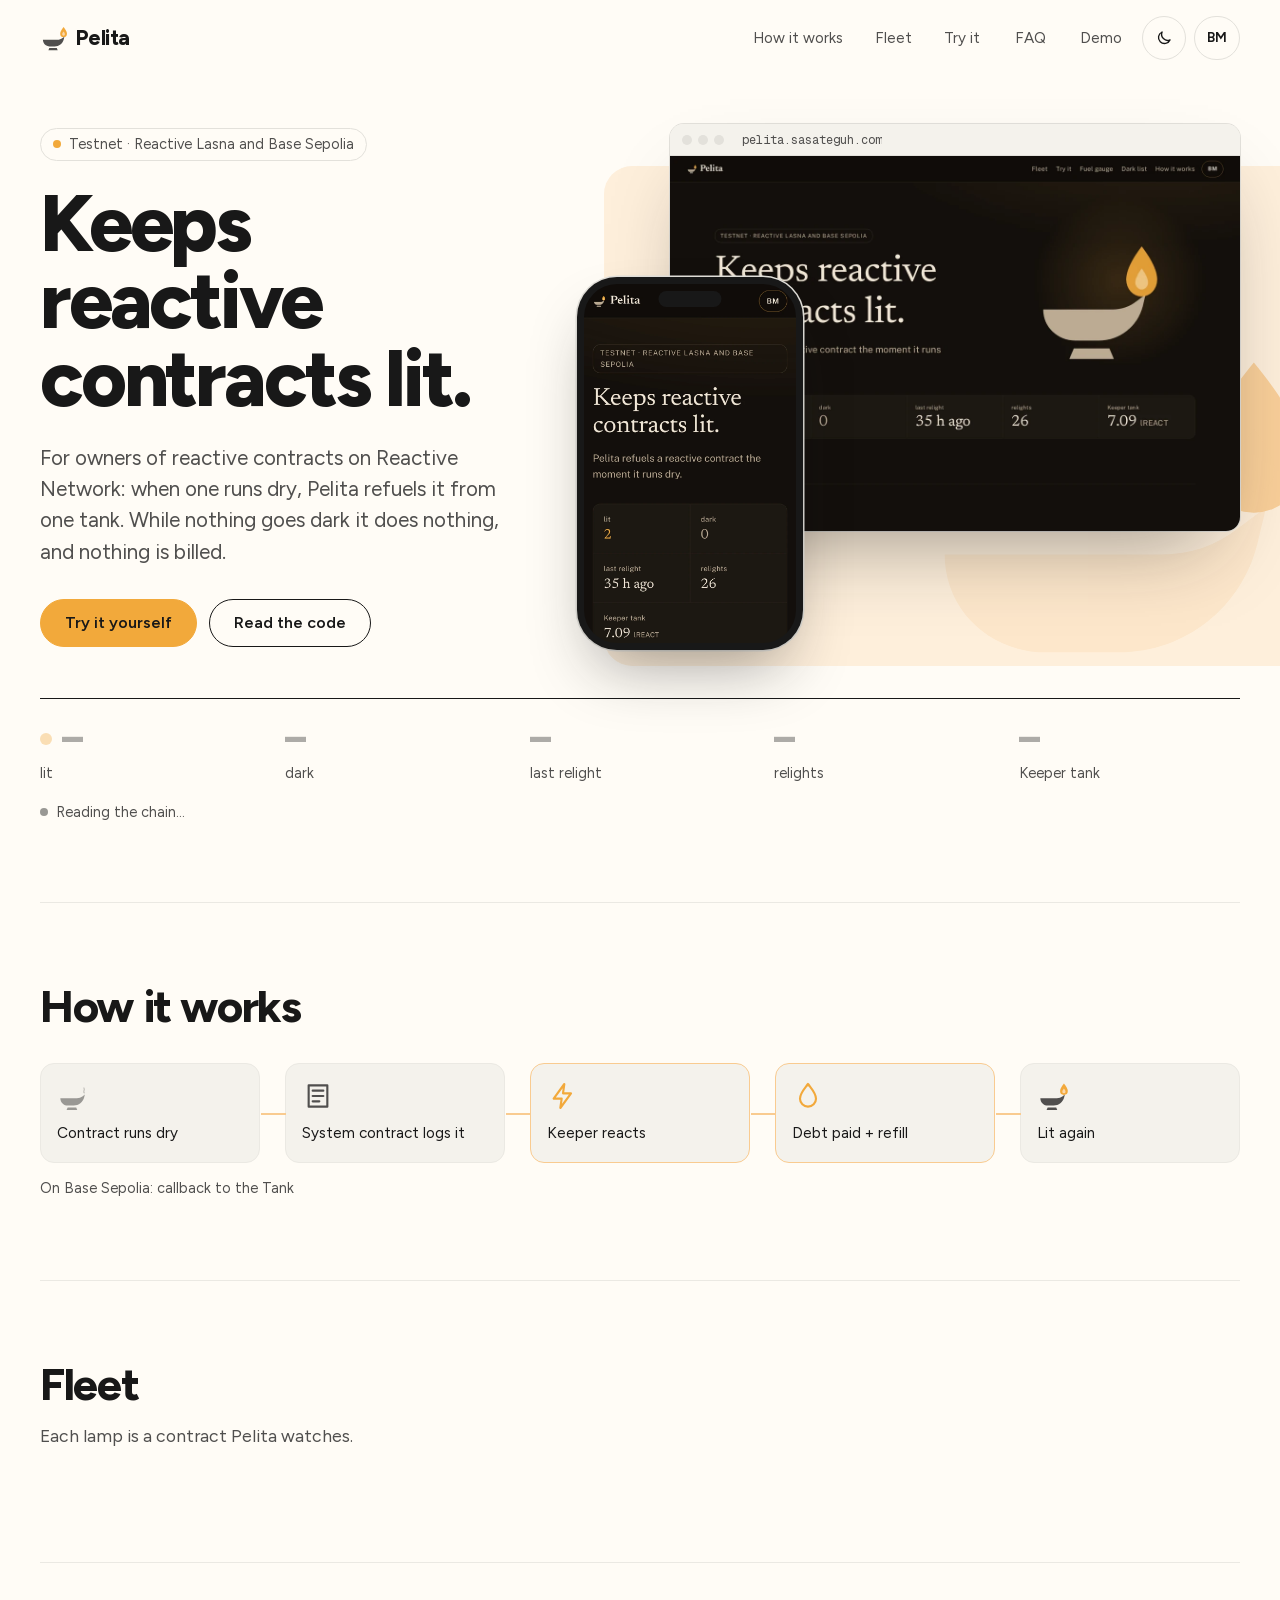
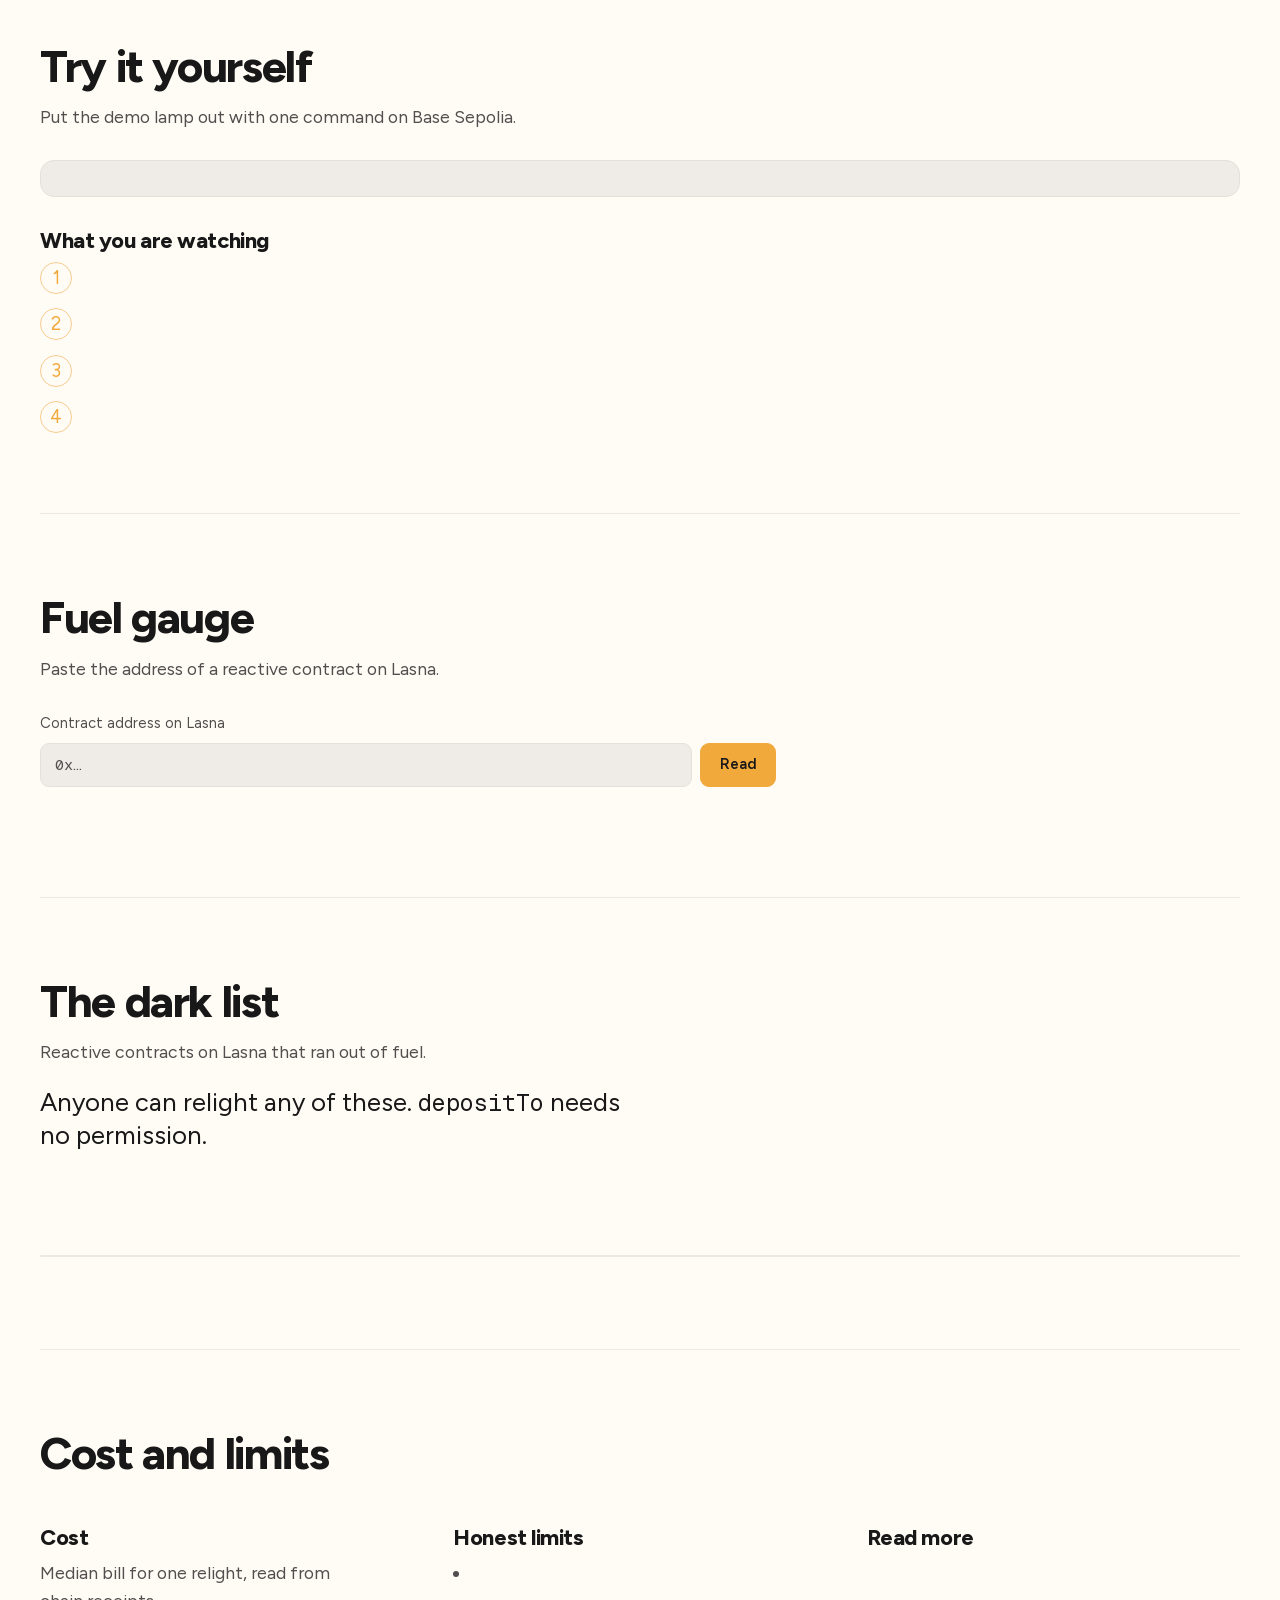
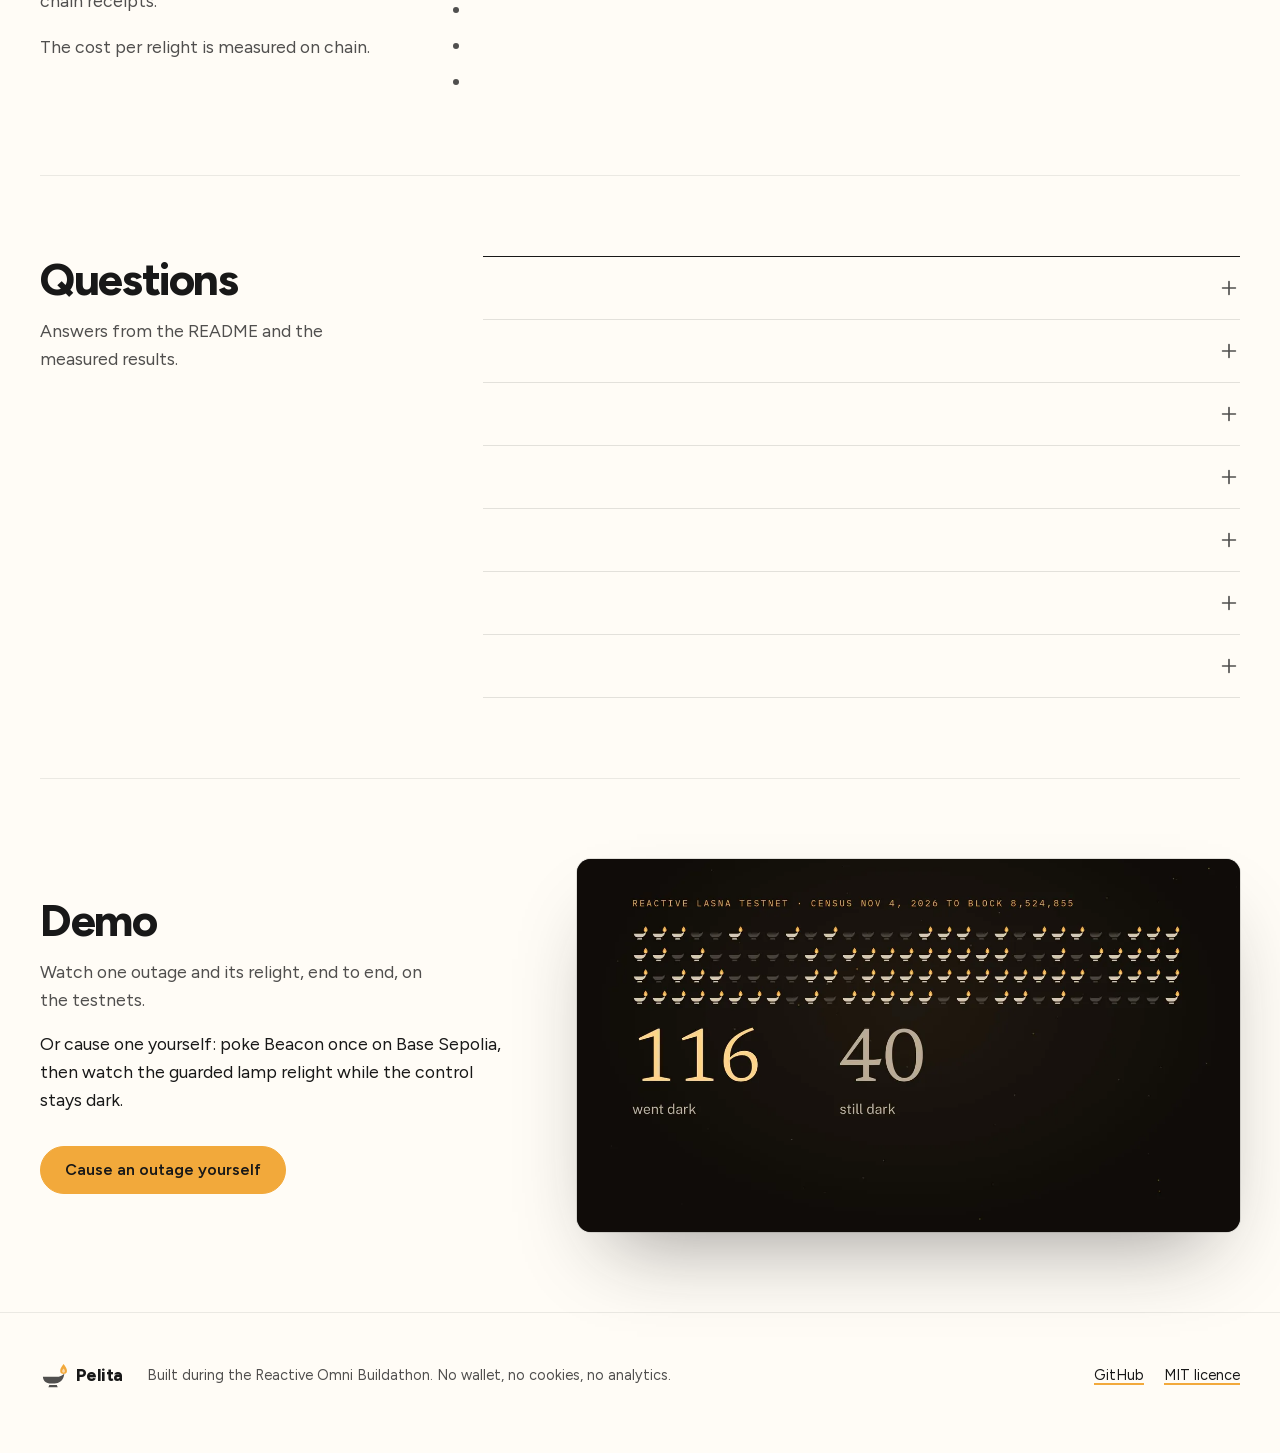
==== commit a4ada0b0: "Order the page as a story and add a FAQ, a Demo and a footer, with a phone menu and a wider browser " ====
--- a/web/index.html
+++ b/web/index.html
@@ -26,8 +26,8 @@
 <link rel="stylesheet" href="css/token.css">
 <link rel="stylesheet" href="css/site.css">
 <link rel="stylesheet" href="css/frames.css">
+<link rel="stylesheet" href="css/sections.css">
 <script type="module" src="js/app.js"></script>
-<script type="module" src="js/theme.js"></script>
 </head>
 <body>
 <a class="skip" href="#main" data-i18n="skip">Skip to content</a>
@@ -37,8 +37,8 @@
     <a href="#how" data-i18n="nav.how">How it works</a>
     <a href="#fleet" data-i18n="nav.fleet">Fleet</a>
     <a href="#try" data-i18n="nav.try">Try it</a>
-    <a href="#gauge" data-i18n="nav.gauge">Fuel gauge</a>
-    <a href="#dark" data-i18n="nav.dark">Dark list</a>
+    <a href="#faq" data-i18n="nav.faq">FAQ</a>
+    <a href="#demo" data-i18n="nav.demo">Demo</a>
   </nav>
   <div class="switches">
     <button class="theme" type="button" id="theme">
@@ -47,6 +47,16 @@
       <span class="sr to-dark" data-i18n="theme.toDark">Switch to dark theme</span>
       <span class="sr to-light" data-i18n="theme.toLight">Switch to light theme</span>
     </button>
+    <details class="mnav" id="mnav">
+      <summary data-i18n-attr="aria-label:nav.menu" aria-label="Menu"><svg viewBox="0 0 24 24" aria-hidden="true"><path class="bars" d="M4 7h16M4 12h16M4 17h16"/><path class="cross" d="M6 6l12 12M18 6 6 18"/></svg></summary>
+      <nav class="mnav-panel" aria-label="Sections" data-i18n-attr="aria-label:nav.label">
+        <a href="#how" data-i18n="nav.how">How it works</a>
+        <a href="#fleet" data-i18n="nav.fleet">Fleet</a>
+        <a href="#try" data-i18n="nav.try">Try it</a>
+        <a href="#faq" data-i18n="nav.faq">FAQ</a>
+        <a href="#demo" data-i18n="nav.demo">Demo</a>
+      </nav>
+    </details>
     <button class="lang" type="button" id="lang" data-i18n="lang.switch" data-i18n-attr="aria-label:lang.switchLabel" aria-label="Baca dalam Bahasa Melayu">BM</button>
   </div>
 </header>
@@ -84,54 +94,6 @@
     </div>
   </section>
 
-  <section class="band" id="fleet" aria-labelledby="fleet-title">
-    <h2 id="fleet-title" data-i18n="fleet.title">Fleet</h2>
-    <p class="intro" data-i18n="fleet.lede">Each lamp is a contract Pelita watches.</p>
-    <div class="cards" id="cards"></div>
-  </section>
-
-  <section class="band" id="try" aria-labelledby="try-title">
-    <h2 id="try-title" data-i18n="try.title">Try it yourself</h2>
-    <p class="intro" data-i18n="try.lede">Put the demo lamp out with one command on Base Sepolia.</p>
-    <div class="cmd" id="cmd">
-      <pre><code id="cmd-text"></code></pre>
-      <button type="button" class="btn ghost" id="copy" data-i18n="try.copy" hidden>Copy</button>
-    </div>
-    <p class="note" id="cooldown"></p>
-    <h3 data-i18n="try.watch">What you are watching</h3>
-    <ol class="steps">
-      <li data-i18n="try.s1"></li>
-      <li data-i18n="try.s2"></li>
-      <li data-i18n="try.s3"></li>
-      <li data-i18n="try.s4"></li>
-    </ol>
-  </section>
-
-  <section class="band" id="gauge" aria-labelledby="gauge-title">
-    <h2 id="gauge-title" data-i18n="gauge.title">Fuel gauge</h2>
-    <p class="intro" data-i18n="gauge.lede">Paste the address of a reactive contract on Lasna.</p>
-    <form class="gauge-form" id="gauge-form" novalidate>
-      <label for="gauge-addr" data-i18n="gauge.label">Contract address on Lasna</label>
-      <div class="row">
-        <input id="gauge-addr" name="address" inputmode="text" autocomplete="off" spellcheck="false" data-i18n-attr="placeholder:gauge.placeholder" placeholder="0x…" aria-describedby="gauge-msg">
-        <button type="submit" class="btn" id="gauge-btn" data-i18n="gauge.read">Read</button>
-      </div>
-      <p class="msg" id="gauge-msg" role="status" aria-live="polite"></p>
-    </form>
-    <div class="gauge-out" id="gauge-out" hidden></div>
-  </section>
-
-  <section class="band" id="dark" aria-labelledby="dark-title">
-    <h2 id="dark-title" data-i18n="dark.title">The dark list</h2>
-    <p class="intro" data-i18n="dark.lede">Reactive contracts on Lasna that ran out of fuel.</p>
-    <p class="always" data-i18n-html="dark.always">Anyone can relight any of these. <code>depositTo</code> needs no permission.</p>
-    <dl class="agg" id="agg"></dl>
-    <div class="lampgrid" id="lampgrid" aria-hidden="true"></div>
-    <div class="table-wrap"><table class="darktable" id="darktable"></table></div>
-    <button type="button" class="btn ghost" id="dark-more" hidden></button>
-    <p class="note" id="dark-asof"></p>
-  </section>
-
   <section class="band" id="how" aria-labelledby="how-title">
     <h2 id="how-title" data-i18n="how.title">How it works</h2>
     <figure class="diagram">
@@ -144,6 +106,53 @@
       </ol>
       <figcaption data-i18n="how.d6">On Base Sepolia: callback to the Tank</figcaption>
     </figure>
+  </section>
+  <section class="band" id="fleet" aria-labelledby="fleet-title">
+    <h2 id="fleet-title" data-i18n="fleet.title">Fleet</h2>
+    <p class="intro" data-i18n="fleet.lede">Each lamp is a contract Pelita watches.</p>
+    <div class="cards" id="cards"></div>
+  </section>
+  <section class="band" id="try" aria-labelledby="try-title">
+    <h2 id="try-title" data-i18n="try.title">Try it yourself</h2>
+    <p class="intro" data-i18n="try.lede">Put the demo lamp out with one command on Base Sepolia.</p>
+    <div class="cmd" id="cmd">
+      <pre><code id="cmd-text"></code></pre>
+      <button type="button" class="btn ghost" id="copy" data-i18n="try.copy" hidden>Copy</button>
+    </div>
+    <p class="note" id="cooldown"></p>
+    <h3 data-i18n="try.watch">What you are watching</h3>
+    <ol class="steps">
+      <li data-i18n="try.s1"></li>
+      <li data-i18n="try.s2"></li>
+      <li data-i18n="try.s3"></li>
+      <li data-i18n="try.s4"></li>
+    </ol>
+  </section>
+  <section class="band" id="gauge" aria-labelledby="gauge-title">
+    <h2 id="gauge-title" data-i18n="gauge.title">Fuel gauge</h2>
+    <p class="intro" data-i18n="gauge.lede">Paste the address of a reactive contract on Lasna.</p>
+    <form class="gauge-form" id="gauge-form" novalidate>
+      <label for="gauge-addr" data-i18n="gauge.label">Contract address on Lasna</label>
+      <div class="row">
+        <input id="gauge-addr" name="address" inputmode="text" autocomplete="off" spellcheck="false" data-i18n-attr="placeholder:gauge.placeholder" placeholder="0x…" aria-describedby="gauge-msg">
+        <button type="submit" class="btn" id="gauge-btn" data-i18n="gauge.read">Read</button>
+      </div>
+      <p class="msg" id="gauge-msg" role="status" aria-live="polite"></p>
+    </form>
+    <div class="gauge-out" id="gauge-out" hidden></div>
+  </section>
+  <section class="band" id="dark" aria-labelledby="dark-title">
+    <h2 id="dark-title" data-i18n="dark.title">The dark list</h2>
+    <p class="intro" data-i18n="dark.lede">Reactive contracts on Lasna that ran out of fuel.</p>
+    <p class="always" data-i18n-html="dark.always">Anyone can relight any of these. <code>depositTo</code> needs no permission.</p>
+    <dl class="agg" id="agg"></dl>
+    <div class="lampgrid" id="lampgrid" aria-hidden="true"></div>
+    <div class="table-wrap"><table class="darktable" id="darktable"></table></div>
+    <button type="button" class="btn ghost" id="dark-more" hidden></button>
+    <p class="note" id="dark-asof"></p>
+  </section>
+  <section class="band" id="cost-limits" aria-labelledby="cost-title">
+    <h2 id="cost-title" data-i18n="cost.title">Cost and limits</h2>
     <div class="cols">
       <div>
         <h3 data-i18n="how.cost">Cost</h3>
@@ -166,11 +175,44 @@
       </div>
     </div>
   </section>
+  <section class="band faq" id="faq" aria-labelledby="faq-title">
+    <div class="faq-head">
+      <h2 id="faq-title" data-i18n="faq.title">Questions</h2>
+      <p class="intro" data-i18n="faq.lede">Answers from the README and the measured results.</p>
+    </div>
+    <div class="faq-list">
+      <details><summary><span data-i18n="faq.q1"></span><svg viewBox="0 0 24 24" aria-hidden="true"><path d="M5 12h14M12 5v14"/></svg></summary><p data-i18n-html="faq.a1"></p></details>
+      <details><summary><span data-i18n="faq.q2"></span><svg viewBox="0 0 24 24" aria-hidden="true"><path d="M5 12h14M12 5v14"/></svg></summary><p data-i18n-html="faq.a2"></p></details>
+      <details><summary><span data-i18n="faq.q3"></span><svg viewBox="0 0 24 24" aria-hidden="true"><path d="M5 12h14M12 5v14"/></svg></summary><p data-i18n-html="faq.a3"></p></details>
+      <details><summary><span data-i18n="faq.q4"></span><svg viewBox="0 0 24 24" aria-hidden="true"><path d="M5 12h14M12 5v14"/></svg></summary><p data-i18n-html="faq.a4"></p></details>
+      <details><summary><span data-i18n="faq.q5"></span><svg viewBox="0 0 24 24" aria-hidden="true"><path d="M5 12h14M12 5v14"/></svg></summary><p data-i18n-html="faq.a5"></p></details>
+      <details><summary><span data-i18n="faq.q6"></span><svg viewBox="0 0 24 24" aria-hidden="true"><path d="M5 12h14M12 5v14"/></svg></summary><p data-i18n-html="faq.a6"></p></details>
+      <details><summary><span data-i18n="faq.q7"></span><svg viewBox="0 0 24 24" aria-hidden="true"><path d="M5 12h14M12 5v14"/></svg></summary><p data-i18n-html="faq.a7"></p></details>
+    </div>
+  </section>
+  <section class="band demo" id="demo" aria-labelledby="demo-title">
+    <div class="demo-text">
+      <h2 id="demo-title" data-i18n="demo.title">Demo</h2>
+      <p class="intro" data-i18n="demo.lede">Watch one outage and its relight, end to end, on the testnets.</p>
+      <p class="demo-how" data-i18n="demo.how">Or cause one yourself: poke Beacon once on Base Sepolia, then watch the guarded lamp relight while the control stays dark.</p>
+      <div class="cta">
+        <a class="btn" id="demo-link" href="https://github.com/aimanmalib/pelita#cause-an-outage-yourself">Cause an outage yourself</a>
+      </div>
+    </div>
+    <a class="poster" id="demo-poster" href="https://github.com/aimanmalib/pelita#cause-an-outage-yourself">
+      <img src="img/demo-poster.webp" width="1280" height="720" alt="" data-i18n-attr="alt:demo.posterAlt" loading="lazy" decoding="async">
+      <span class="play" id="demo-play" aria-hidden="true" hidden><svg viewBox="0 0 24 24"><path d="M8 5.5v13l10.5-6.5z"/></svg></span>
+    </a>
+  </section>
 </main>
 
 <footer class="foot">
-  <span data-lamp="lit"></span>
-  <p><span data-i18n="foot.built">Built during the Reactive Omni Buildathon.</span> <span data-i18n="foot.privacy">No wallet, no cookies, no analytics.</span></p>
+  <a class="brand" href="#main"><span data-lamp="lit"></span><span>Pelita</span></a>
+  <p class="foot-text"><span data-i18n="foot.built">Built during the Reactive Omni Buildathon.</span> <span data-i18n="foot.privacy">No wallet, no cookies, no analytics.</span></p>
+  <ul class="foot-links">
+    <li><a id="foot-repo" href="https://github.com/aimanmalib/pelita" data-i18n="foot.github">GitHub</a></li>
+    <li><a id="foot-license" href="https://github.com/aimanmalib/pelita/blob/main/LICENSE" data-i18n="foot.license">MIT licence</a></li>
+  </ul>
 </footer>
 </body>
 </html>
--- a/web/css/sections.css
+++ b/web/css/sections.css
@@ -0,0 +1,66 @@
+/* Pelita: phone menu, FAQ, Demo and footer. Colours and type come from token.css and the role aliases in site.css.
+   No glass, no blur. The only motion here answers a tap: the menu icon and the FAQ plus turn when opened. */
+
+/* desktop nav: every link at least 44 px wide and tall */
+.nav a { min-width: 44px; justify-content: center; padding-inline: calc(var(--jarak-unit) * .5); }
+
+/* phone menu: a <details> that opens without JS; the panel hangs under the header, inside the page width */
+.top { position: relative; }
+.mnav { display: none; }
+.mnav summary { list-style: none; display: inline-grid; place-items: center; width: 44px; height: 44px; border-radius: 100vmax;
+  border: 1px solid var(--sempadan); color: var(--teks); cursor: pointer; }
+.mnav summary::-webkit-details-marker { display: none; }
+.mnav summary:hover { border-color: var(--teks); }
+.mnav summary svg { width: 20px; height: 20px; fill: none; stroke: currentColor; stroke-width: 1.8; stroke-linecap: round; }
+.mnav .cross, .mnav[open] .bars { display: none; }
+.mnav[open] .cross { display: inline; }
+.mnav[open] summary { background: var(--teks); color: var(--latar); border-color: var(--teks); }
+.mnav-panel { position: absolute; z-index: 20; top: calc(100% - var(--jarak-unit)); left: 0; right: 0; display: grid;
+  padding: var(--jarak-unit); background: var(--latar); border: 1px solid var(--sempadan); border-radius: var(--jejari);
+  box-shadow: 0 24px 48px -24px var(--bayang); }
+.mnav-panel a { display: flex; align-items: center; min-height: 52px; padding: 0 calc(var(--jarak-unit) * 1.5); font-size: 1.15rem;
+  font-weight: 650; letter-spacing: -0.01em; color: var(--teks); text-decoration: none; border-radius: calc(var(--jejari) * .6); }
+.mnav-panel a + a { border-top: 1px solid var(--line-soft); }
+.mnav-panel a:hover { background: var(--surface); }
+@media (max-width: 899px) { .mnav { display: block; } }
+
+/* FAQ: heading column + answer list, no cards; the rule under each question is the only structure */
+.faq-head .intro { max-width: 32ch; }
+.faq-list { margin-top: calc(var(--jarak-unit) * 4); border-top: 1.5px solid var(--teks); }
+.faq-list details { border-bottom: 1px solid var(--sempadan); }
+.faq-list summary { list-style: none; display: flex; align-items: center; justify-content: space-between; gap: calc(var(--jarak-unit) * 2);
+  min-height: 44px; padding: calc(var(--jarak-unit) * 2.5) 0; cursor: pointer; font-weight: 650;
+  font-size: clamp(1.1rem, 1rem + .4vw, 1.3rem); line-height: 1.3; letter-spacing: -0.015em; }
+.faq-list summary::-webkit-details-marker { display: none; }
+.faq-list summary svg { width: 22px; height: 22px; flex: none; fill: none; stroke: var(--teks-redup); stroke-width: 1.8; stroke-linecap: round;
+  transition: transform .25s cubic-bezier(.16, 1, .3, 1); }
+.faq-list summary:hover svg { stroke: var(--teks); }
+.faq-list details[open] summary svg { transform: rotate(45deg); stroke: var(--aksen); }
+.faq-list details p { color: var(--teks-redup); max-width: 62ch; padding: 0 calc(var(--jarak-unit) * 5) calc(var(--jarak-unit) * 3) 0; }
+@media (min-width: 980px) {
+  .faq { display: grid; grid-template-columns: minmax(0, 4fr) minmax(0, 8fr); column-gap: calc(var(--jarak-unit) * 8); align-items: start; }
+  .faq-list { margin-top: 0; }
+  .faq-head { position: sticky; top: calc(var(--jarak-unit) * 4); }
+}
+
+/* Demo: the real video poster, framed like the hero screens; the button names where it goes */
+.demo { display: grid; gap: calc(var(--jarak-unit) * 4); align-items: center; }
+.demo-how { margin-top: calc(var(--jarak-unit) * 2); max-width: 46ch; }
+.poster { position: relative; display: block; border-radius: var(--jejari); overflow: hidden; background: var(--bingkai);
+  box-shadow: 0 40px 80px -32px var(--bayang), 0 0 0 1px var(--sempadan); }
+.poster img { display: block; width: 100%; height: auto; }
+.play { position: absolute; right: calc(var(--jarak-unit) * 2.5); bottom: calc(var(--jarak-unit) * 2.5); width: 64px; height: 64px; border-radius: 50%;
+  background: var(--aksen); display: grid; place-items: center; box-shadow: 0 12px 32px -8px var(--bayang);
+  transition: scale .25s cubic-bezier(.16, 1, .3, 1); }
+.play[hidden] { display: none; }
+.play svg { width: 28px; height: 28px; fill: var(--aksen-teks); translate: 2px 0; }
+.poster:hover .play { scale: 1.08; }
+@media (min-width: 980px) { .demo { grid-template-columns: minmax(0, 5fr) minmax(0, 7fr); column-gap: calc(var(--jarak-unit) * 8); } }
+@media (prefers-reduced-motion: reduce) { .play, .faq-list summary svg { transition: none; } }
+
+/* footer: the mark, what this is, and where the code and licence live */
+.foot { flex-wrap: wrap; gap: calc(var(--jarak-unit) * 1.5) calc(var(--jarak-unit) * 3); }
+.foot .brand { font-size: 1.1rem; }
+.foot-text { flex: 1 1 20rem; min-width: 0; }
+.foot-links { list-style: none; margin: 0; padding: 0; display: flex; gap: calc(var(--jarak-unit) * 2.5); }
+.foot-links a { min-height: 44px; display: inline-flex; align-items: center; color: var(--teks); }
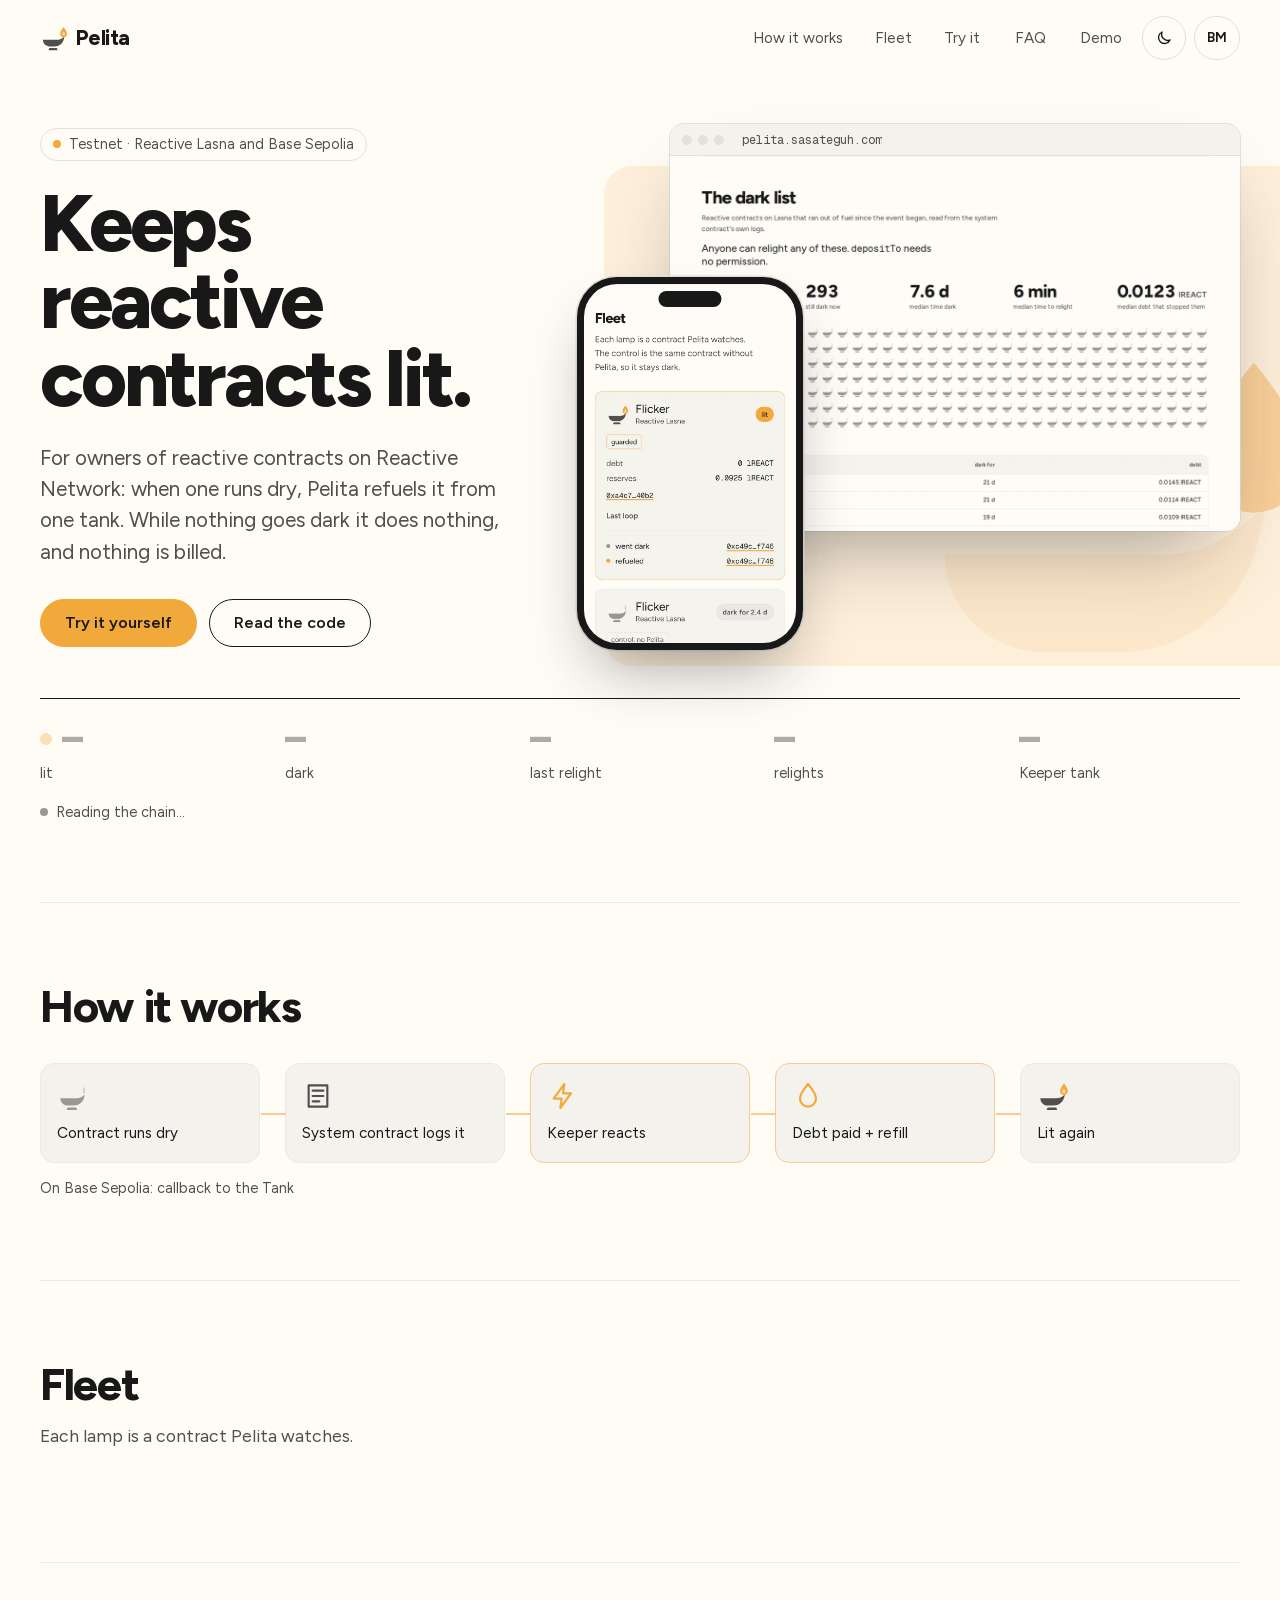
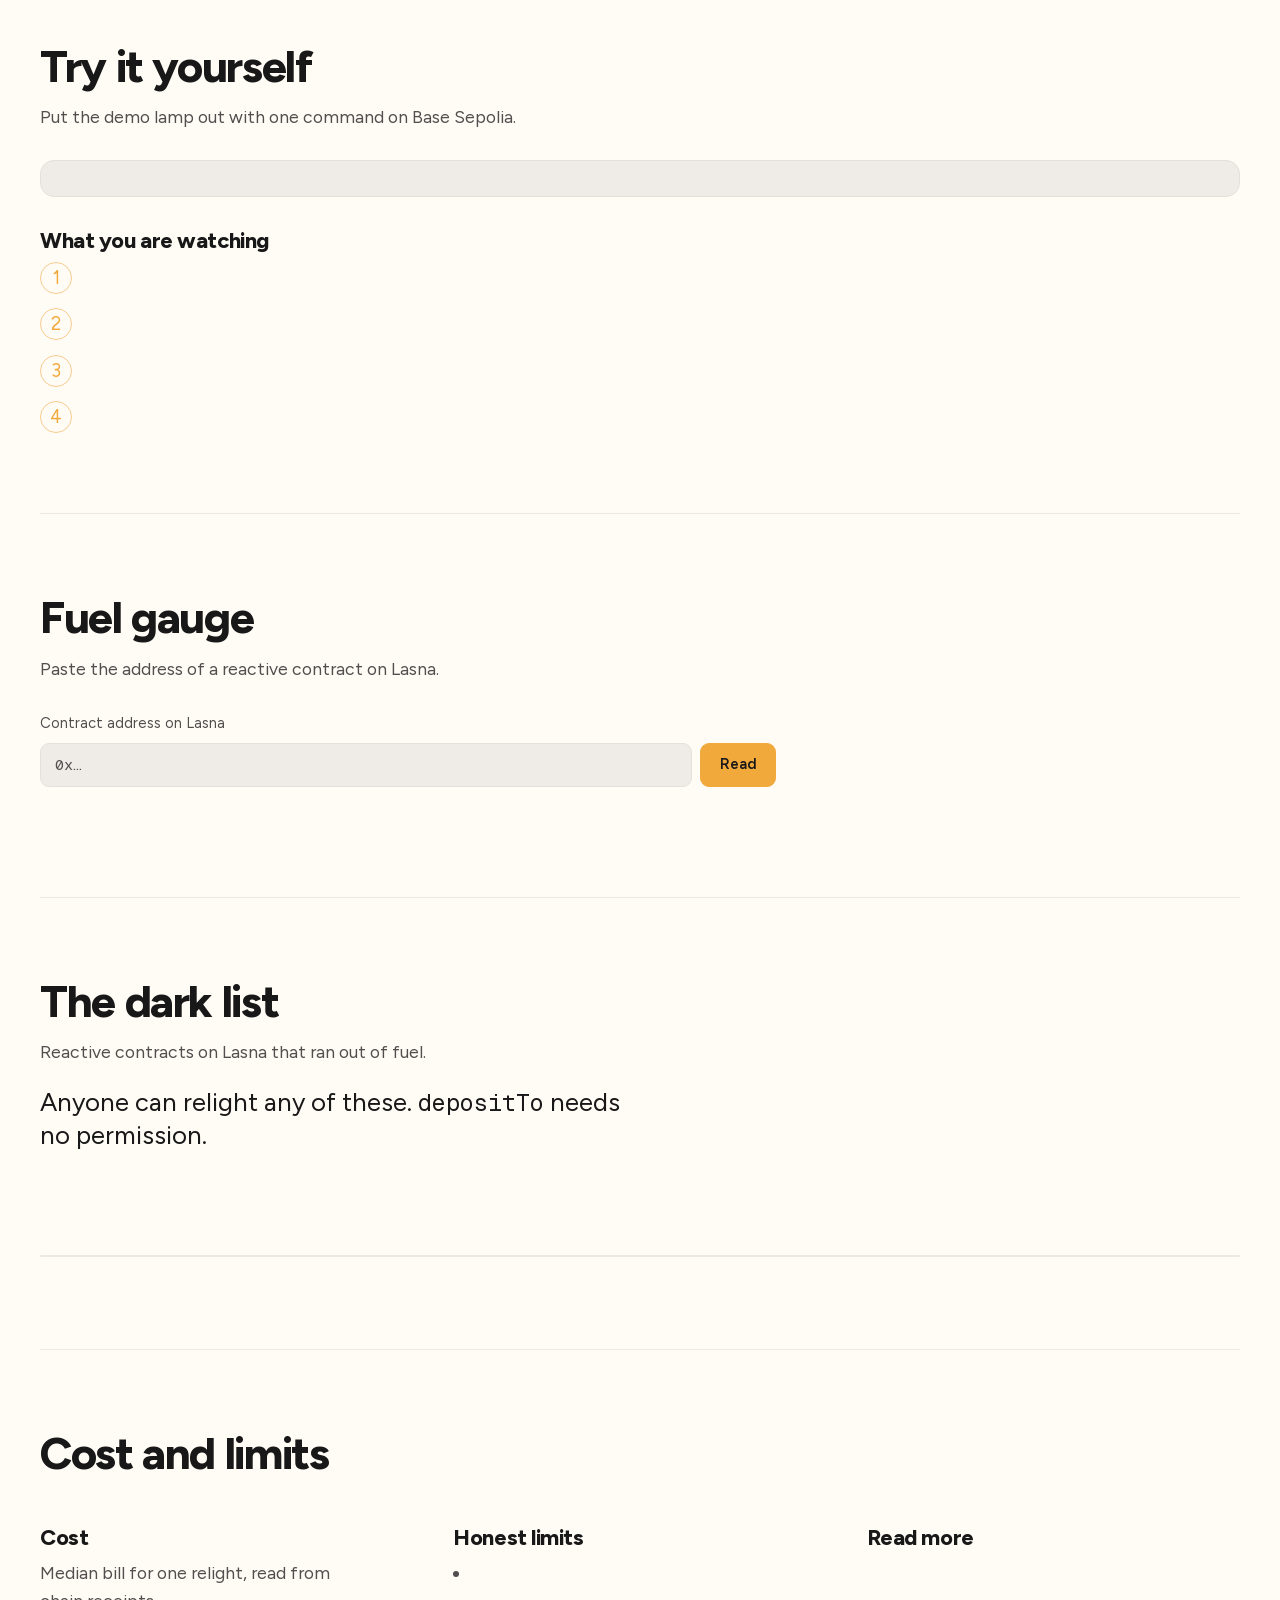
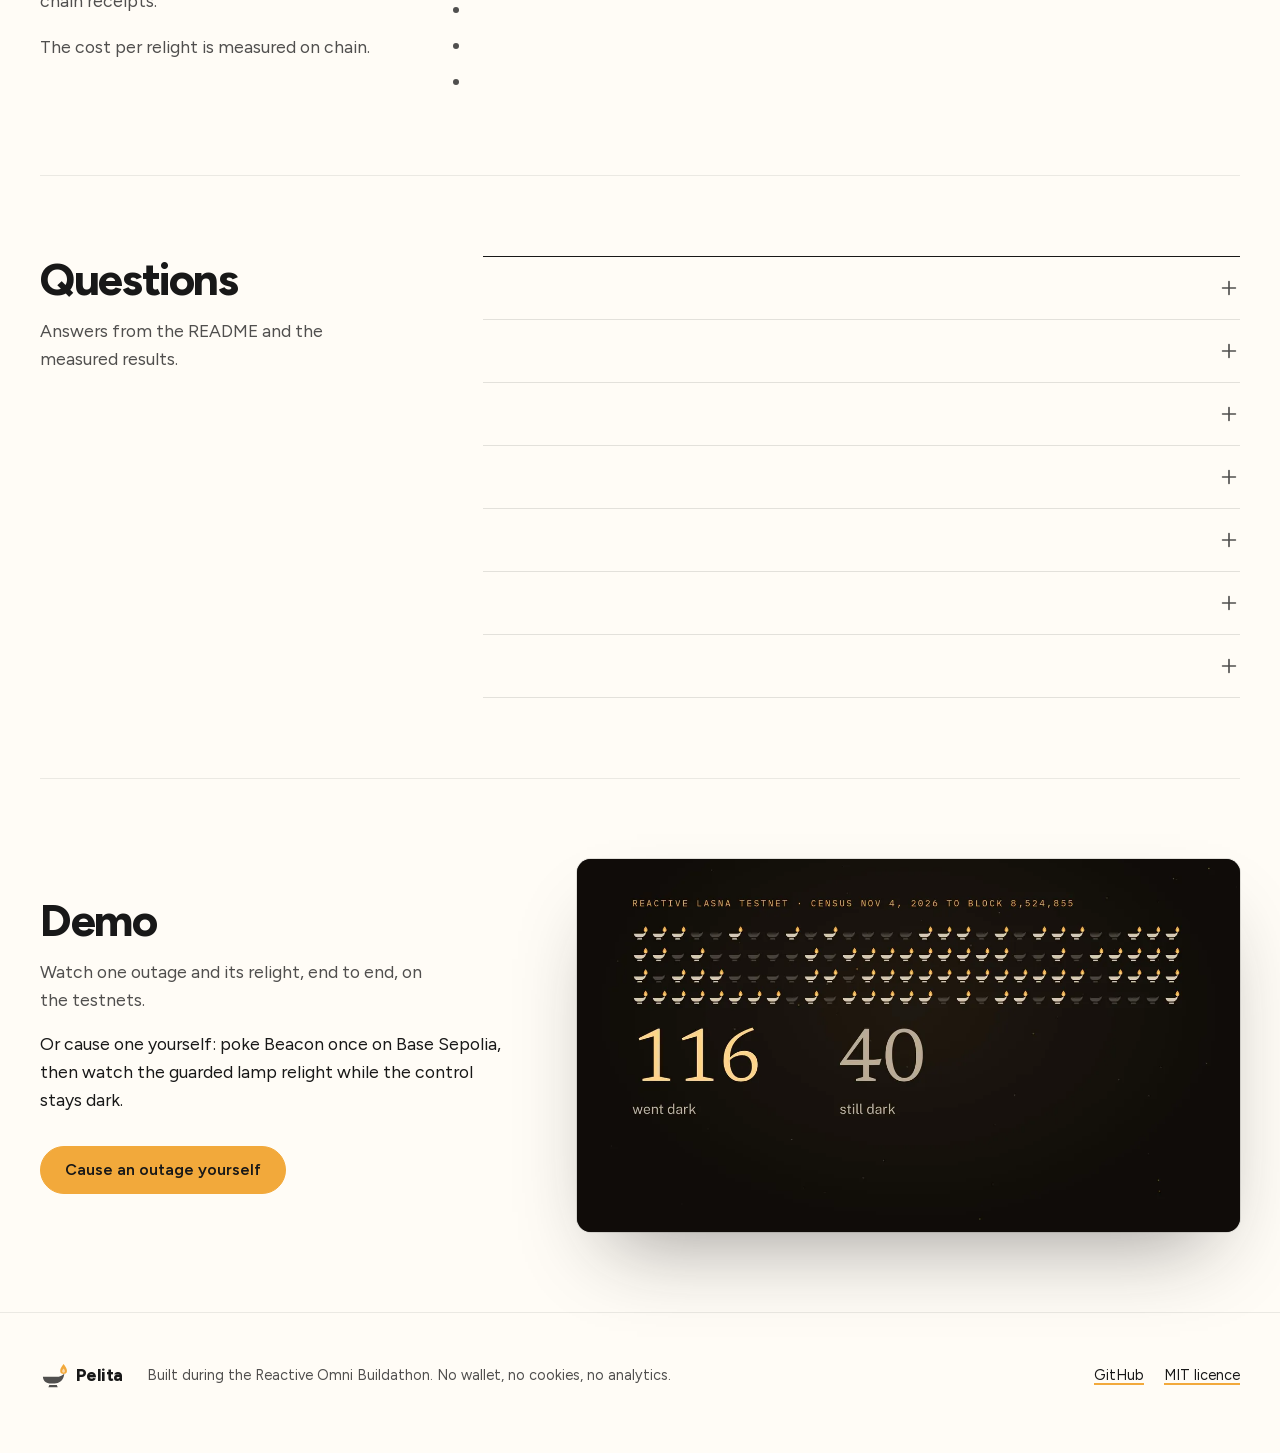
==== commit 2b9ef4af: "Show real shots of the new page in the hero frames, light and dark, taken by scripts/product-shots.p" ====
--- a/web/index.html
+++ b/web/index.html
@@ -76,10 +76,16 @@
       <div class="slab" aria-hidden="true"><span data-lamp="lit"></span></div>
       <figure class="browser">
         <div class="bar" aria-hidden="true"><i></i><i></i><i></i><span>pelita.sasateguh.com</span></div>
-        <img src="img/hero-desktop.webp" width="1200" height="790" alt="" data-i18n-attr="alt:hero.shotDesktop" fetchpriority="high">
+        <picture>
+          <source srcset="img/hero-desktop-dark.webp" media="(prefers-color-scheme: dark)" width="1200" height="790" data-shot-dark>
+          <img src="img/hero-desktop.webp" width="1200" height="790" alt="" data-i18n-attr="alt:hero.shotDesktop" fetchpriority="high">
+        </picture>
       </figure>
       <figure class="phone">
-        <img src="img/hero-phone.webp" width="780" height="1328" alt="" data-i18n-attr="alt:hero.shotPhone">
+        <picture>
+          <source srcset="img/hero-phone-dark.webp" media="(prefers-color-scheme: dark)" width="780" height="1328" data-shot-dark>
+          <img src="img/hero-phone.webp" width="780" height="1328" alt="" data-i18n-attr="alt:hero.shotPhone">
+        </picture>
       </figure>
     </div>
     <div class="proof" id="proof" data-status="muat">
--- a/web/css/frames.css
+++ b/web/css/frames.css
@@ -62,7 +62,7 @@
   border-bottom: 1px solid var(--sempadan); font: var(--saiz-desktop-kecil)/1 var(--fon-mono); color: var(--teks-redup); }
 .browser .bar i { width: 10px; height: 10px; border-radius: 50%; background: var(--sempadan); }
 .browser .bar span { margin-left: 12px; white-space: nowrap; overflow: hidden; text-overflow: ellipsis; }
-.browser img, .phone img { display: block; width: 100%; height: auto; }
+.browser picture, .phone picture, .browser img, .phone img { display: block; width: 100%; height: auto; }
 .phone { margin: 0; padding: 7px; border-radius: 40px; background: var(--bingkai);
   box-shadow: 0 32px 64px -20px var(--bayang), 0 0 0 1.5px var(--sempadan); }
 .phone::before { content: ""; position: absolute; top: 14px; left: 50%; translate: -50% 0; width: 28%; height: 16px;
